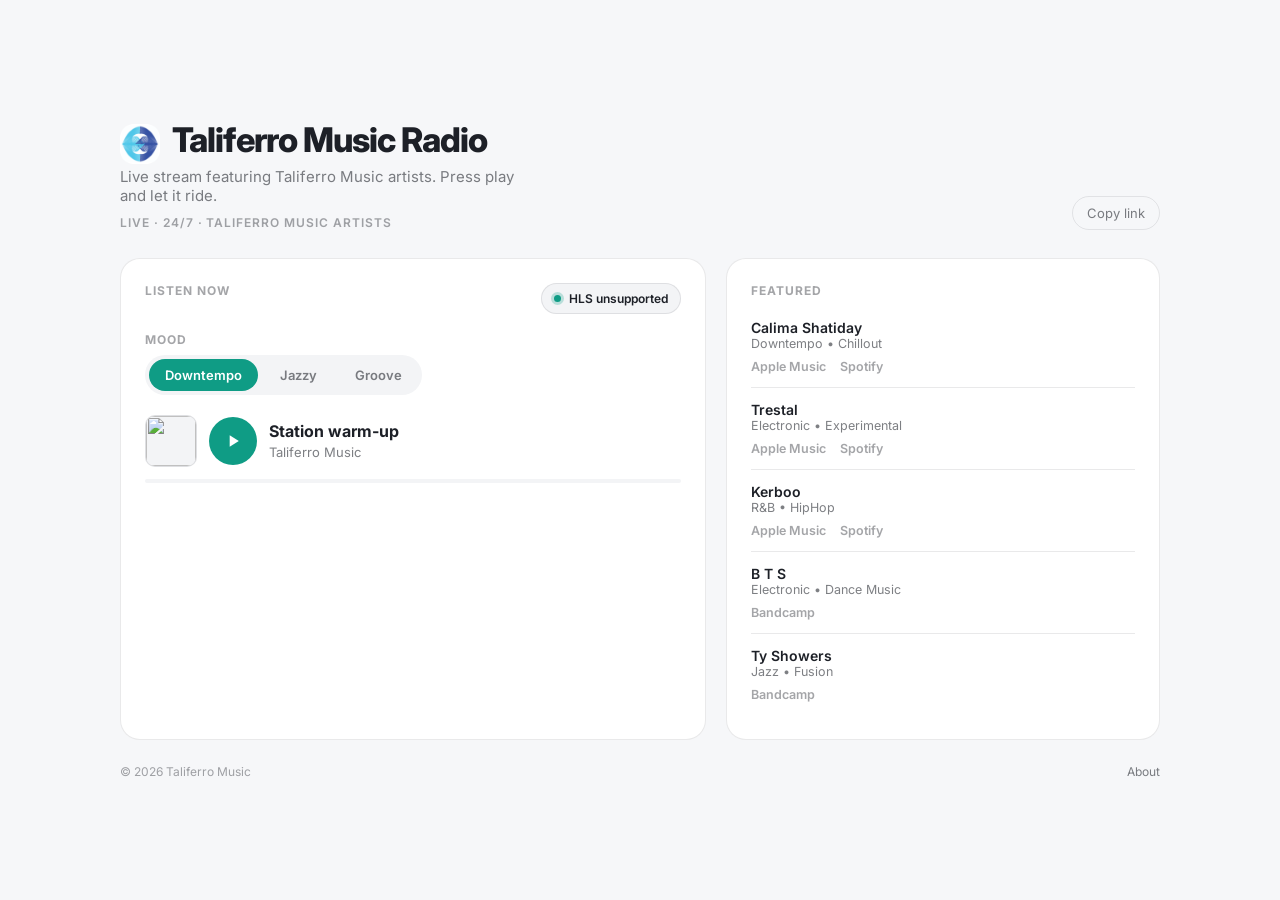
==== public/index.html @ af09c2c7 "Initial commit: Taliferro Music frontend Static player for the Taliferro Music Radio live stream — h" ====
<!DOCTYPE html>
<html lang="en">

<head>
  <meta charset="utf-8" />
  <meta http-equiv="x-ua-compatible" content="ie=edge" />
  <title>Taliferro Music Radio | Live Stream</title>
  <meta name="viewport" content="width=device-width, initial-scale=1, shrink-to-fit=no" />
  <meta content="telephone=no" name="format-detection" />
  <meta name="HandheldFriendly" content="true" />
  <meta name="description" content="Taliferro Music Radio — a live stream featuring Taliferro Music artists." />
  <link rel="canonical" href="https://music.taliferro.com/" />
  <!-- Icons -->
  <link rel="icon" type="image/png" href="img/favicon-96x96.png" sizes="96x96" />
  <link rel="icon" type="image/svg+xml" href="img/favicon.svg" />
  <link rel="shortcut icon" href="img/favicon.ico" />
  <link rel="apple-touch-icon" sizes="180x180" href="img/apple-touch-icon.png" />
  <meta name="apple-mobile-web-app-title" content="TaliferroMusic" />
  <link rel="manifest" href="img/site.webmanifest" />
  <!-- Structured Data (JSON-LD) -->
  <script type="application/ld+json">
{
  "@context": "https://schema.org",
  "@graph": [
    {
      "@type": "Organization",
      "@id": "https://music.taliferro.com/#organization",
      "name": "Taliferro Music",
      "email": "info@taliferro.com",
      "telephone": "+1-401-646-2662",
      "address": {
        "@type": "PostalAddress",
        "streetAddress": "1424 11th Ave STE 400",
        "addressLocality": "Seattle",
        "addressRegion": "WA",
        "postalCode": "98122",
        "addressCountry": "US"
      }
    },
    {
      "@type": "RadioStation",
      "@id": "https://music.taliferro.com/#station",
      "name": "Taliferro Music Radio",
      "url": "https://music.taliferro.com/",
      "image": "https://music.taliferro.com/assets/cover-og.png",
      "description": "Live stream featuring Taliferro Music artists across jazz, R&B, and electronic genres.",
      "broadcastFrequency": "Online",
      "areaServed": "Worldwide",
      "inLanguage": "en",
      "genre": ["Jazz", "R&B", "Electronic", "Downtempo"],
      "parentOrganization": { "@id": "https://music.taliferro.com/#organization" },
      "sameAs": [
        "https://tunein.com/radio/Taliferro-Music-Radio-s358780/",
        "https://themegaradio.com/en/station/taliferro-music-radio",
        "https://streema.com/radios/Taliferro_Music_Radio"
      ]
    }
  ]
}
</script>
  <!-- Open Graph / Social -->
  <meta property="og:title" content="Taliferro Music Radio | Live Stream" />
  <meta property="og:description" content="Press play. Live radio featuring Taliferro Music artists." />
  <meta property="og:type" content="website" />
  <meta property="og:url" content="https://music.taliferro.com/" />
  <meta property="og:image" content="https://music.taliferro.com/assets/cover-og.png" />
  <meta property="og:image:width" content="1200" />
  <meta property="og:image:height" content="630" />
  <meta property="og:image:alt" content="Taliferro Music Radio logo" />
  <!-- Twitter Card -->
  <meta name="twitter:card" content="summary_large_image" />
  <meta name="twitter:title" content="Taliferro Music Radio | Live Stream" />
  <meta name="twitter:description" content="Press play. Live radio featuring Taliferro Music artists." />
  <meta name="twitter:image" content="https://music.taliferro.com/assets/cover-og.png" />
  <meta name="twitter:image:alt" content="Taliferro Music Radio logo" />
  <meta name="msapplication-TileColor" content="#0a0b0f" />
  <meta name="theme-color" content="#0a0b0f" />
  <link rel="preconnect" href="https://fonts.googleapis.com" />
  <link rel="preconnect" href="https://fonts.gstatic.com" crossorigin />
  <link rel="stylesheet" type="text/css" href="https://fonts.googleapis.com/css?family=Inter:ital,wght@0,400;0,500;0,600;0,700;0,800;1,400&amp;display=swap" />
  <style>
    :root {
      --tm-bg: #0a0b0f;
      --tm-surface: #111319;
      --tm-surface-2: #171a22;
      --tm-border: rgba(255, 255, 255, 0.08);
      --tm-text: rgba(255, 255, 255, 0.94);
      --tm-muted: rgba(255, 255, 255, 0.52);
      --tm-faint: rgba(255, 255, 255, 0.34);
      --tm-accent: #4fe0c8;
      --tm-accent-rgb: 79, 224, 200;
      --tm-accent-ink: #04211c;
      --tm-accent-2: #ffb545;
      --tm-accent-2-rgb: 255, 181, 69;
      --tm-accent-2-ink: #2b1400;
      --tm-radius-lg: 20px;
      --tm-radius-md: 14px;
      --tm-radius-sm: 10px;
    }

    @media (prefers-color-scheme: light) {
      :root {
        --tm-bg: #f6f7f9;
        --tm-surface: #ffffff;
        --tm-surface-2: #f3f4f6;
        --tm-border: rgba(15, 18, 25, 0.09);
        --tm-text: rgba(15, 18, 25, 0.94);
        --tm-muted: rgba(15, 18, 25, 0.54);
        --tm-faint: rgba(15, 18, 25, 0.38);
        --tm-accent: #0f9c85;
        --tm-accent-rgb: 15, 156, 133;
        --tm-accent-ink: #ffffff;
        --tm-accent-2: #c2650a;
        --tm-accent-2-rgb: 194, 101, 10;
        --tm-accent-2-ink: #ffffff;
      }
    }

    * {
      box-sizing: border-box;
    }

    body {
      margin: 0;
      background: var(--tm-bg);
      font-family: 'Inter', -apple-system, BlinkMacSystemFont, 'Segoe UI', Arial, sans-serif;
      -webkit-font-smoothing: antialiased;
    }

    .tm-shell {
      min-height: 100vh;
      display: flex;
      align-items: center;
      justify-content: center;
      padding: 56px 20px;
    }

    .tm-card {
      width: min(1040px, 100%);
    }

    /* ---------- Header ---------- */
    .tm-top {
      display: flex;
      align-items: flex-end;
      justify-content: space-between;
      gap: 18px;
      flex-wrap: wrap;
      margin-bottom: 28px;
    }

    .tm-titleRow {
      display: flex;
      align-items: center;
      gap: 12px;
    }

    .tm-logo {
      width: 40px;
      height: 40px;
      flex: none;
      display: block;
    }

    .tm-title {
      font-size: 34px;
      font-weight: 800;
      line-height: 1.1;
      margin: 0 0 8px 0;
      color: var(--tm-text);
      letter-spacing: -0.03em;
    }

    .tm-sub {
      margin: 0 0 10px 0;
      color: var(--tm-muted);
      font-size: 15px;
      max-width: 46ch;
    }

    .tm-tags {
      margin: 0;
      color: var(--tm-faint);
      font-size: 12px;
      font-weight: 600;
      letter-spacing: 0.08em;
      text-transform: uppercase;
    }

    .tm-copy {
      background: none;
      border: none;
      padding: 8px 14px;
      border: 1px solid var(--tm-border);
      border-radius: 999px;
      color: var(--tm-muted);
      font-size: 13px;
      font-family: inherit;
      cursor: pointer;
      text-decoration: none;
      display: inline-flex;
      align-items: center;
    }

    .tm-copy:hover {
      color: var(--tm-text);
      border-color: var(--tm-faint);
    }

    /* ---------- Grid ---------- */
    .tm-grid {
      display: grid;
      grid-template-columns: 1.35fr 1fr;
      gap: 20px;
      align-items: stretch;
    }

    @media (max-width: 860px) {
      .tm-grid {
        grid-template-columns: 1fr;
      }
    }

    .tm-panel {
      border: 1px solid var(--tm-border);
      background: var(--tm-surface);
      border-radius: var(--tm-radius-lg);
      padding: 24px;
    }

    /* ---------- Player ---------- */
    .tm-player-head {
      display: flex;
      align-items: flex-start;
      justify-content: space-between;
      gap: 16px;
      margin-bottom: 18px;
    }

    .tm-eyebrow {
      margin: 0;
      font-size: 12px;
      font-weight: 700;
      letter-spacing: 0.08em;
      text-transform: uppercase;
      color: var(--tm-faint);
    }

    .tm-statusPill {
      display: inline-flex;
      align-items: center;
      gap: 8px;
      padding: 7px 12px;
      border-radius: 999px;
      background: var(--tm-surface-2);
      border: 1px solid var(--tm-border);
      color: var(--tm-text);
      font-size: 12px;
      font-weight: 600;
      white-space: nowrap;
    }

    .tm-live-dot {
      width: 7px;
      height: 7px;
      border-radius: 50%;
      background: var(--tm-accent);
      box-shadow: 0 0 0 3px color-mix(in srgb, var(--tm-accent) 25%, transparent);
      flex: none;
    }

    .tm-mood-label {
      margin-bottom: 8px;
    }

    .tm-moodRow {
      display: flex;
      gap: 6px;
      flex-wrap: wrap;
      padding: 4px;
      background: var(--tm-surface-2);
      border-radius: 999px;
      width: fit-content;
      margin-bottom: 20px;
    }

    .tm-channelBtn {
      padding: 8px 16px;
      border-radius: 999px;
      border: none;
      background: transparent;
      color: var(--tm-muted);
      font-family: inherit;
      font-size: 13px;
      font-weight: 600;
      cursor: pointer;
      transition: background 0.15s ease, color 0.15s ease;
      text-transform: capitalize;
    }

    .tm-channelBtn:hover {
      color: var(--tm-text);
    }

    .tm-channelBtn[aria-selected="true"] {
      background: var(--tm-accent);
      color: var(--tm-accent-ink);
    }

    /* ---------- Compact player bar ---------- */
    .tm-playerBar {
      display: flex;
      align-items: center;
      gap: 12px;
    }

    .tm-artThumbWrap {
      flex: none;
      width: 52px;
      height: 52px;
      border-radius: var(--tm-radius-sm);
      overflow: hidden;
      background: var(--tm-surface-2);
      border: 1px solid var(--tm-border);
    }

    .tm-art {
      width: 100%;
      height: 100%;
      display: block;
      object-fit: cover;
    }

    .tm-art[hidden] {
      display: none;
    }

    .tm-hiddenPlayer {
      position: absolute;
      width: 1px;
      height: 1px;
      opacity: 0;
      pointer-events: none;
    }

    .tm-progressTrack {
      margin-top: 12px;
      height: 4px;
      border-radius: 999px;
      background: var(--tm-surface-2);
      overflow: hidden;
    }

    .tm-progressFill {
      height: 100%;
      width: 0%;
      background: var(--tm-accent);
      border-radius: 999px;
      transition: width 1s linear;
    }

    .tm-unmuteLink {
      margin-top: 14px;
      display: inline-flex;
      align-items: center;
      gap: 8px;
      padding: 11px 20px;
      border: none;
      border-radius: 999px;
      background: var(--tm-accent-2);
      color: var(--tm-accent-2-ink);
      font-family: inherit;
      font-size: 14.5px;
      font-weight: 700;
      cursor: pointer;
      animation: tm-unmute-pulse 1.8s ease-in-out infinite;
    }

    .tm-unmuteLink:hover {
      transform: scale(1.03);
    }

    .tm-unmuteLink svg {
      width: 17px;
      height: 17px;
      flex: none;
    }

    .tm-unmuteLink[hidden] {
      display: none;
    }

    @keyframes tm-unmute-pulse {

      0%,
      100% {
        box-shadow: 0 0 0 0 rgba(var(--tm-accent-2-rgb), 0.45);
      }

      50% {
        box-shadow: 0 0 0 12px rgba(var(--tm-accent-2-rgb), 0);
      }
    }

    @media (prefers-reduced-motion: reduce) {
      .tm-unmuteLink {
        animation: none;
      }
    }

    .tm-transport-btn {
      flex: none;
      width: 48px;
      height: 48px;
      border-radius: 50%;
      border: none;
      background: var(--tm-accent);
      color: var(--tm-accent-ink);
      display: inline-flex;
      align-items: center;
      justify-content: center;
      cursor: pointer;
      transition: transform 0.15s ease;
    }

    .tm-transport-btn:hover {
      transform: scale(1.05);
    }

    .tm-transport-btn svg {
      width: 20px;
      height: 20px;
    }

    .tm-transport-btn .icon-pause {
      display: none;
    }

    .tm-transport-btn.is-playing .icon-play {
      display: none;
    }

    .tm-transport-btn.is-playing .icon-pause {
      display: block;
    }

    .tm-trackInfo {
      min-width: 0;
    }

    .tm-track {
      margin: 0;
      color: var(--tm-text);
      font-size: 16px;
      font-weight: 700;
      white-space: nowrap;
      overflow: hidden;
      text-overflow: ellipsis;
    }

    .tm-artist {
      margin: 3px 0 0 0;
      color: var(--tm-muted);
      font-size: 13px;
      white-space: nowrap;
      overflow: hidden;
      text-overflow: ellipsis;
    }

    /* ---------- Sidebar ---------- */
    .tm-sidebar {
      display: flex;
      flex-direction: column;
      gap: 20px;
    }

    .tm-sidebar>.tm-panel {
      flex: 1;
    }

    .tm-panel h2 {
      margin: 0 0 4px 0;
      font-size: 12px;
      font-weight: 700;
      letter-spacing: 0.08em;
      text-transform: uppercase;
      color: var(--tm-faint);
    }

    .tm-rows {
      margin: 8px 0 0 0;
      padding: 0;
      list-style: none;
    }

    .tm-row {
      padding: 13px 0;
      border-top: 1px solid var(--tm-border);
    }

    .tm-row:first-child {
      border-top: none;
    }

    .tm-rowHead {
      display: flex;
      align-items: baseline;
      justify-content: space-between;
      gap: 10px;
      flex-wrap: wrap;
    }

    .tm-rowTitle {
      color: var(--tm-text);
      font-size: 14px;
      font-weight: 600;
    }

    .tm-rowMeta {
      color: var(--tm-muted);
      font-size: 12.5px;
    }

    .tm-row .tm-rowHead+.tm-rowMeta {
      display: block;
      margin-top: 2px;
    }

    .tm-rowLinks {
      display: flex;
      gap: 14px;
      flex-wrap: wrap;
      margin-top: 8px;
    }

    .tm-rowLinks a {
      color: var(--tm-faint);
      font-size: 12.5px;
      font-weight: 600;
      text-decoration: none;
    }

    .tm-rowLinks a:hover {
      color: var(--tm-accent);
    }

    /* ---------- Footer ---------- */
    .tm-foot {
      margin-top: 24px;
      display: flex;
      justify-content: space-between;
      align-items: center;
      gap: 12px;
      flex-wrap: wrap;
    }

    .tm-foot small {
      color: var(--tm-faint);
      font-size: 12px;
    }

    .tm-link {
      color: var(--tm-muted);
      text-decoration: none;
    }

    .tm-link:hover {
      color: var(--tm-text);
    }

    /* ---------- Phone overrides (must come after the rules above to win the cascade) ---------- */
    @media (max-width: 600px) {

      /* Featured artists add a lot of scroll length for little payoff on a phone —
         keep the phone experience focused on the player itself. */
      .tm-sidebar {
        display: none;
      }

      /* Channel names come from the backend at runtime, so a fixed-width wrapped
         pill row can't be trusted to fit — let it scroll on one line instead. */
      .tm-moodRow {
        flex-wrap: nowrap;
        width: 100%;
        overflow-x: auto;
        scrollbar-width: none;
      }

      .tm-moodRow::-webkit-scrollbar {
        display: none;
      }

      .tm-channelBtn {
        flex: none;
        white-space: nowrap;
      }

      /* Trim the header so the compact player bar clears the fold on a phone
         instead of requiring a scroll to find it. */
      .tm-shell {
        padding-top: 24px;
      }

      .tm-top {
        margin-bottom: 16px;
      }

      .tm-moodRow {
        margin-bottom: 14px;
      }
    }
  </style>
</head>

<body>
  <div class="tm-shell">
    <div class="tm-card">
      <div class="tm-top">
        <div>
          <div class="tm-titleRow">
            <img class="tm-logo" src="img/favicon-96x96.png" alt="" width="40" height="40" />
            <h1 class="tm-title">Taliferro Music Radio</h1>
          </div>
          <p class="tm-sub">Live stream featuring Taliferro Music artists. Press play and let it ride.</p>
          <p class="tm-tags">Live · 24/7 · Taliferro Music Artists</p>
        </div>
        <a href="#" id="tm-copy-link" class="tm-copy" aria-label="copy station link">Copy link</a>
      </div>
      <div class="tm-grid">
        <!-- LEFT: PLAYER -->
        <section class="tm-panel" aria-label="radio player">
          <div class="tm-player-head">
            <p class="tm-eyebrow">Listen now</p>
            <div class="tm-statusPill">
              <span class="tm-live-dot" aria-hidden="true"></span>
              <span id="tm-status">Ready</span>
            </div>
          </div>
          <p class="tm-eyebrow tm-mood-label">Mood</p>
          <div class="tm-moodRow" id="tm-channels" role="tablist" aria-label="mood switcher">
            <!-- populated from /channels -->
          </div>
          <div class="tm-playerBar">
            <div class="tm-artThumbWrap">
              <img class="tm-art" id="tm-art" alt="" src="https://radio.taliferro.com/assets/cover.jpg" />
            </div>
            <button type="button" id="tm-playpause" class="tm-transport-btn" aria-label="play or pause">
              <svg class="icon-play" viewBox="0 0 24 24" fill="currentColor" aria-hidden="true">
                <path d="M8 5v14l11-7z" />
              </svg>
              <svg class="icon-pause" viewBox="0 0 24 24" fill="currentColor" aria-hidden="true">
                <path d="M6 5h4v14H6zM14 5h4v14h-4z" />
              </svg>
            </button>
            <div class="tm-trackInfo">
              <p class="tm-track" id="tm-now-track">Station warm-up</p>
              <p class="tm-artist" id="tm-now-artist">Taliferro Music</p>
            </div>
          </div>
          <div class="tm-progressTrack" aria-hidden="true">
            <div class="tm-progressFill" id="tm-progress-fill"></div>
          </div>
          <button type="button" id="tm-unmute" class="tm-unmuteLink" aria-label="Tap for sound">
            <svg viewBox="0 0 24 24" fill="currentColor" aria-hidden="true">
              <path d="M3 10v4h4l5 5V5L7 10H3zm13.5 2a4.5 4.5 0 0 0-2.5-4.03v8.05A4.5 4.5 0 0 0 16.5 12z" />
            </svg> Tap for sound </button>
          <!-- Audio-only stream played through a hidden <video> element: hls.js +
               muted autoplay is reliably supported on <video>, not on <audio>. -->
          <video id="tm-audio-el" class="tm-hiddenPlayer" preload="metadata" muted autoplay playsinline data-base-url="https://radio.taliferro.com"></video>
        </section>
        <!-- RIGHT: SCHEDULE + CTA -->
        <aside class="tm-sidebar" aria-label="station info">
          <div class="tm-panel">
            <h2>Featured</h2>
            <ul class="tm-rows" aria-label="artist list">
              <li class="tm-row">
                <div class="tm-rowTitle">Calima Shatiday</div>
                <div class="tm-rowMeta">Downtempo • Chillout</div>
                <div class="tm-rowLinks" aria-label="Calima Shatiday links">
                  <a href="https://music.apple.com/us/artist/calima-shatiday/307747843" target="_blank" rel="noopener">Apple Music</a>
                  <a href="https://open.spotify.com/artist/0dvd9DVM2vF5JIIVMQvzQm" target="_blank" rel="noopener">Spotify</a>
                </div>
              </li>
              <li class="tm-row">
                <div class="tm-rowTitle">Trestal</div>
                <div class="tm-rowMeta">Electronic • Experimental</div>
                <div class="tm-rowLinks" aria-label="Trestal links">
                  <a href="https://music.apple.com/us/artist/trestal/306791410" target="_blank" rel="noopener">Apple Music</a>
                  <a href="https://open.spotify.com/artist/52ZEBVXi2S20Tw7mqw1ijB" target="_blank" rel="noopener">Spotify</a>
                </div>
              </li>
              <li class="tm-row">
                <div class="tm-rowTitle">Kerboo</div>
                <div class="tm-rowMeta">R&B • HipHop</div>
                <div class="tm-rowLinks" aria-label="Kerboo links">
                  <a href="https://music.apple.com/us/artist/kerboo/673637442" target="_blank" rel="noopener">Apple Music</a>
                  <a href="https://open.spotify.com/artist/1vQz9DbSIDoabSCxFNFnyT" target="_blank" rel="noopener">Spotify</a>
                </div>
              </li>
              <li class="tm-row">
                <div class="tm-rowTitle">B T S</div>
                <div class="tm-rowMeta">Electronic • Dance Music</div>
                <div class="tm-rowLinks">
                  <a href="https://b-t-s.bandcamp.com/" target="_blank" rel="noopener">Bandcamp</a>
                </div>
              </li>
              <li class="tm-row">
                <div class="tm-rowTitle">Ty Showers</div>
                <div class="tm-rowMeta">Jazz • Fusion</div>
                <div class="tm-rowLinks">
                  <a href="https://tyshowers.bandcamp.com/" target="_blank" rel="noopener">Bandcamp</a>
                </div>
              </li>
            </ul>
          </div>
        </aside>
      </div>
      <div class="tm-foot">
        <small>© <span id="tm-year"></span> Taliferro Music</small>
        <small><a class="tm-link" href="/about">About</a></small>
      </div>
    </div>
  </div>
  <script src="https://cdn.jsdelivr.net/npm/hls.js@latest"></script>
  <script>
    (function () {
      var yearEl = document.getElementById('tm-year');
      if (yearEl) yearEl.textContent = new Date().getFullYear();

      var audio = document.getElementById('tm-audio-el');
      var artEl = document.getElementById('tm-art');
      var statusEl = document.getElementById('tm-status');
      var trackEl = document.getElementById('tm-now-track');
      var artistEl = document.getElementById('tm-now-artist');
      var unmuteBtn = document.getElementById('tm-unmute');
      var playPauseBtn = document.getElementById('tm-playpause');
      var channelsEl = document.getElementById('tm-channels');
      var copyBtn = document.getElementById('tm-copy-link');

      if (!audio) return;

      var BASE_URL = (audio.dataset && audio.dataset.baseUrl) ? audio.dataset.baseUrl : '';
      // Used only if /channels can't be reached (backend down / CORS issue on load)
      var FALLBACK_CHANNELS = ['downtempo', 'jazzy', 'groove'];
      var FALLBACK_DEFAULT = 'downtempo';

      function setStatus(s) { try { if (statusEl) statusEl.textContent = s; } catch (e) { } }
      function hideUnmuteBtn() { if (unmuteBtn) unmuteBtn.hidden = true; }

      // Tap-for-sound: unmuting requires a user gesture, so this button provides it.
      function unmute() {
        audio.muted = false;
        try { audio.play().catch(function () { }); } catch (e) { }
        hideUnmuteBtn();
      }
      if (unmuteBtn) unmuteBtn.addEventListener('click', unmute);
      audio.addEventListener('volumechange', function () {
        if (!audio.muted) hideUnmuteBtn();
      });

      audio.addEventListener('play', function () { setStatus('Playing'); if (playPauseBtn) playPauseBtn.classList.add('is-playing'); });
      audio.addEventListener('pause', function () { setStatus('Paused'); if (playPauseBtn) playPauseBtn.classList.remove('is-playing'); });
      audio.addEventListener('waiting', function () { setStatus('Buffering'); });
      audio.addEventListener('stalled', function () { setStatus('Stalled'); });
      audio.addEventListener('error', function () { setStatus('Stream error'); });
      audio.addEventListener('ended', function () { setStatus('Ended'); if (playPauseBtn) playPauseBtn.classList.remove('is-playing'); });

      if (playPauseBtn) {
        playPauseBtn.addEventListener('click', function () {
          if (audio.paused) { try { audio.play().catch(function () { }); } catch (e) { } }
          else { audio.pause(); }
        });
      }

      // Copy link helper
      if (copyBtn) {
        copyBtn.addEventListener('click', function (e) {
          e.preventDefault();
          var url = window.location.href;
          if (navigator.clipboard && navigator.clipboard.writeText) {
            navigator.clipboard.writeText(url).then(function () {
              copyBtn.textContent = 'Copied';
              setTimeout(function () { copyBtn.textContent = 'Copy link'; }, 1200);
            });
          }
        });
      }

      // ---- channel-aware stream + now-playing ----
      var currentChannel = null;
      var hls = null;
      var watchdog = null;
      var nowPlayingTimer = null;

      function streamUrlFor(name) { return BASE_URL + '/hls/' + name + '/index.m3u8'; }
      function nowPlayingUrlFor(name) { return BASE_URL + '/now-playing/' + name; }

      // ---- progress bar: server reports elapsed/duration once per poll (15s);
      // interpolate between polls client-side so the bar fills smoothly instead
      // of jumping every 15s. Purely visual, never touches audio playback. ----
      var progressFillEl = document.getElementById('tm-progress-fill');
      var progressState = { elapsedAtFetch: 0, durationSec: 0, fetchedAtMs: 0 };
      var progressTicker = null;

      function tickProgress() {
        if (!progressFillEl) return;
        if (!progressState.durationSec) {
          progressFillEl.style.width = '0%';
          return;
        }
        var elapsed = progressState.elapsedAtFetch + (Date.now() - progressState.fetchedAtMs) / 1000;
        var pct = Math.max(0, Math.min(1, elapsed / progressState.durationSec)) * 100;
        progressFillEl.style.width = pct + '%';
      }

      if (!progressTicker) progressTicker = setInterval(tickProgress, 1000);

      function updateNowPlaying() {
        if (!currentChannel) return;
        fetch(nowPlayingUrlFor(currentChannel), { cache: 'no-store' })
          .then(function (r) { return r.json(); })
          .then(function (d) {
            if (!d) return;
            if (trackEl) trackEl.textContent = d.track || 'Live';
            if (artistEl) artistEl.textContent = d.artist || 'Taliferro Music';
            if (artEl && d.artUrl) artEl.src = d.artUrl;
            progressState.elapsedAtFetch = d.trackElapsedSec || 0;
            progressState.durationSec = d.trackDurationSec || 0;
            progressState.fetchedAtMs = Date.now();
            tickProgress();
          })
          .catch(function () { /* ignore */ });
      }

      function teardownHls() {
        if (watchdog) { clearInterval(watchdog); watchdog = null; }
        if (hls) { try { hls.destroy(); } catch (e) { } hls = null; }
      }

      function attachStream(url) {
        teardownHls();

        var hasHlsJs = window.Hls && window.Hls.isSupported();

        // Prefer hls.js (MSE-based) whenever it's supported — some Chromium builds
        // report canPlayType('application/vnd.apple.mpegurl') as "maybe" without
        // actually handling adaptive HLS via native <audio src>, so native
        // playback is only the fallback for browsers where hls.js can't run.
        if (!hasHlsJs) {
          if (audio.canPlayType('application/vnd.apple.mpegurl')) {
            audio.src = url;
            try { audio.play().catch(function () { }); } catch (e) { }
          } else {
            setStatus('HLS unsupported');
            hideUnmuteBtn();
          }
          return;
        }

        setStatus('Buffering');
        try { audio.crossOrigin = 'anonymous'; } catch (e) { }

        hls = new window.Hls({
          // No low-latency mode / live-edge catch-up: this is a 24/7 radio station,
          // not a live event, so being a few seconds "behind live" is imperceptible.
          // The catch-up mechanism speeds audio playbackRate up to 1.5x whenever the
          // player falls behind — audible as sped-up/choppy audio, which is exactly
          // what falling behind (e.g. from main-thread contention on a phone) caused.
          liveSyncDurationCount: 5,
          manifestLoadingTimeOut: 20000,
          manifestLoadingMaxRetry: 6,
          manifestLoadingRetryDelay: 1000,
          levelLoadingTimeOut: 20000,
          levelLoadingMaxRetry: 6,
          levelLoadingRetryDelay: 1000,
          fragLoadingTimeOut: 20000,
          fragLoadingMaxRetry: 6,
          fragLoadingRetryDelay: 1000,
          fragLoadingMaxRetryTimeout: 64000
        });

        hls.on(window.Hls.Events.ERROR, function (_, data) {
          try { if (data && data.details) setStatus('HLS: ' + data.details); } catch (e) { }
          if (data && data.fatal) {
            teardownHls();
            setStatus('Stream error');
          }
        });

        hls.on(window.Hls.Events.MANIFEST_LOADING, function () { setStatus('Loading manifest'); });
        hls.on(window.Hls.Events.MANIFEST_LOADED, function () { setStatus('Manifest loaded'); });
        hls.on(window.Hls.Events.LEVEL_LOADING, function () { setStatus('Loading stream'); });
        hls.on(window.Hls.Events.FRAG_LOADING, function () { setStatus('Loading segment'); });
        hls.on(window.Hls.Events.FRAG_LOADED, function () {
          try { if (!audio.paused) setStatus('Playing'); } catch (e) { }
        });

        hls.loadSource(url);
        hls.attachMedia(audio);
        try { audio.play().catch(function () { }); } catch (e) { }

        // Stall watchdog: if we stay buffering too long, rebuild the HLS instance
        var lastProgressMs = Date.now();
        watchdog = setInterval(function () {
          try {
            if (audio && !audio.paused && audio.readyState >= 2) {
              lastProgressMs = Date.now();
              return;
            }
            if (audio && !audio.paused && (Date.now() - lastProgressMs) > 12000) {
              setStatus('Reconnecting');
              attachStream(url);
            }
          } catch (e) { }
        }, 1500);
      }

      function setActiveChannelButton(name) {
        if (!channelsEl) return;
        var btns = channelsEl.querySelectorAll('.tm-channelBtn');
        for (var i = 0; i < btns.length; i++) {
          btns[i].setAttribute('aria-selected', btns[i].dataset.channel === name ? 'true' : 'false');
        }
      }

      function switchChannel(name, opts) {
        if (name === currentChannel && !(opts && opts.force)) return;
        currentChannel = name;
        try { localStorage.setItem('tm-channel', name); } catch (e) { }
        setActiveChannelButton(name);
        attachStream(streamUrlFor(name));
        progressState.elapsedAtFetch = 0;
        progressState.durationSec = 0;
        tickProgress();
        updateNowPlaying();
        if (nowPlayingTimer) clearInterval(nowPlayingTimer);
        nowPlayingTimer = setInterval(updateNowPlaying, 15000);
      }

      function renderChannelButtons(names) {
        if (!channelsEl) return;
        channelsEl.innerHTML = '';
        names.forEach(function (name) {
          var btn = document.createElement('button');
          btn.type = 'button';
          btn.className = 'tm-channelBtn';
          btn.textContent = name;
          btn.dataset.channel = name;
          btn.setAttribute('role', 'tab');
          btn.setAttribute('aria-selected', 'false');
          btn.addEventListener('click', function () { switchChannel(name); });
          channelsEl.appendChild(btn);
        });
        setActiveChannelButton(currentChannel);
      }

      // Start playback synchronously, in the same script execution as page load —
      // calling audio.play() later from inside a fetch().then() callback loses the
      // browser's "trusted initial load" autoplay allowance and gets silently
      // blocked (NotAllowedError) even though the element is muted. So the first
      // channel has to start from a value we already know without waiting on the
      // network: whatever was saved locally, or the hardcoded fallback default
      // (kept in sync with the backend's own default channel choice).
      var saved = null;
      try { saved = localStorage.getItem('tm-channel'); } catch (e) { }
      switchChannel(saved || FALLBACK_DEFAULT, { force: true });

      // Separately, fetch the real channel list from the backend just to populate
      // the switcher buttons — this doesn't touch playback, so it's fine to be async.
      fetch(BASE_URL + '/channels', { cache: 'no-store' })
        .then(function (r) { return r.json(); })
        .then(function (d) {
          var names = (d && d.channels && d.channels.length)
            ? d.channels.map(function (c) { return c.name; })
            : FALLBACK_CHANNELS;
          renderChannelButtons(names);
        })
        .catch(function () {
          renderChannelButtons(FALLBACK_CHANNELS);
        });
    })();
  </script>
</body>

</html>
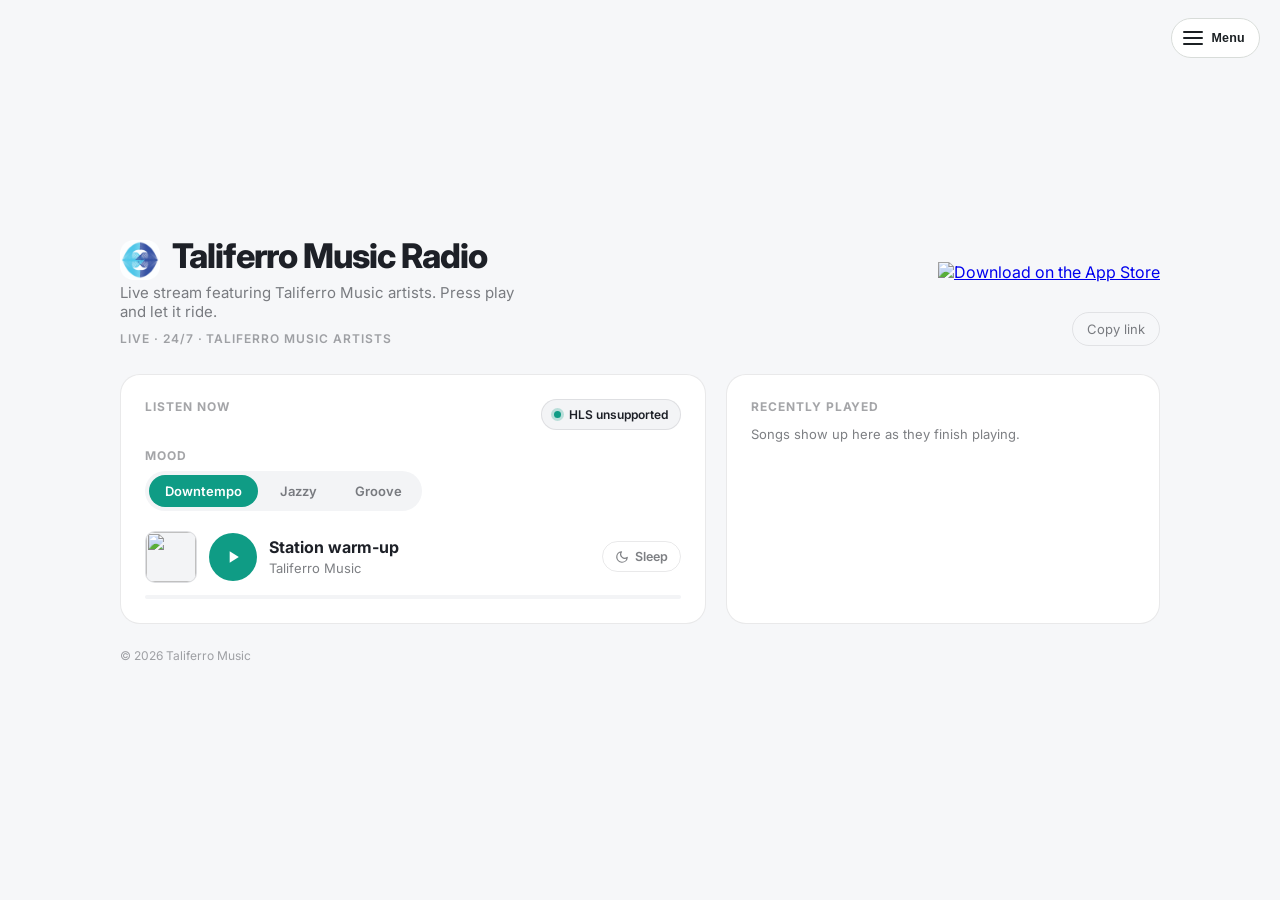
==== commit 963b617b: "Add recently played, listener count, sleep timer, and platform menu - Replace the Featured panel wit" ====
--- a/public/index.html
+++ b/public/index.html
@@ -78,6 +78,7 @@
   <link rel="preconnect" href="https://fonts.googleapis.com" />
   <link rel="preconnect" href="https://fonts.gstatic.com" crossorigin />
   <link rel="stylesheet" type="text/css" href="https://fonts.googleapis.com/css?family=Inter:ital,wght@0,400;0,500;0,600;0,700;0,800;1,400&amp;display=swap" />
+  <link rel="stylesheet" href="css/music-menu.css" />
   <style>
     :root {
       --tm-bg: #0a0b0f;
@@ -559,23 +560,165 @@
       font-size: 12px;
     }
 
-    .tm-link {
+    /* ---------- Sleep timer ---------- */
+    .tm-sleep {
+      position: relative;
+      flex: none;
+      margin-left: auto;
+    }
+
+    .tm-sleepBtn {
+      display: inline-flex;
+      align-items: center;
+      gap: 6px;
+      padding: 7px 12px;
+      border: 1px solid var(--tm-border);
+      border-radius: 999px;
+      background: none;
       color: var(--tm-muted);
-      text-decoration: none;
-    }
-
-    .tm-link:hover {
+      font-family: inherit;
+      font-size: 12.5px;
+      font-weight: 600;
+      font-variant-numeric: tabular-nums;
+      cursor: pointer;
+    }
+
+    .tm-sleepBtn:hover {
       color: var(--tm-text);
+      border-color: var(--tm-faint);
+    }
+
+    .tm-sleepBtn.is-active {
+      color: var(--tm-accent);
+      border-color: color-mix(in srgb, var(--tm-accent) 45%, transparent);
+    }
+
+    .tm-sleepBtn svg {
+      width: 14px;
+      height: 14px;
+      flex: none;
+    }
+
+    .tm-sleepMenu {
+      position: absolute;
+      top: calc(100% + 6px);
+      right: 0;
+      z-index: 5;
+      min-width: 150px;
+      padding: 6px;
+      border: 1px solid var(--tm-border);
+      border-radius: var(--tm-radius-sm);
+      background: var(--tm-surface-2);
+      box-shadow: 0 16px 40px rgba(0, 0, 0, 0.28);
+    }
+
+    .tm-sleepMenu[hidden] {
+      display: none;
+    }
+
+    .tm-sleepMenu button {
+      display: block;
+      width: 100%;
+      padding: 8px 10px;
+      border: none;
+      border-radius: 6px;
+      background: none;
+      color: var(--tm-text);
+      font-family: inherit;
+      font-size: 13px;
+      text-align: left;
+      cursor: pointer;
+    }
+
+    .tm-sleepMenu button:hover,
+    .tm-sleepMenu button:focus-visible {
+      background: var(--tm-surface);
+    }
+
+    .tm-sleepMenu button[aria-checked="true"] {
+      color: var(--tm-accent);
+      font-weight: 700;
+    }
+
+    /* ---------- Listener count ---------- */
+    .tm-listeners {
+      margin: 12px 0 0 0;
+      display: flex;
+      align-items: center;
+      gap: 8px;
+      color: var(--tm-muted);
+      font-size: 12.5px;
+      font-weight: 600;
+    }
+
+    .tm-listeners[hidden] {
+      display: none;
+    }
+
+    /* ---------- Recently played ---------- */
+    .tm-recentEmpty {
+      margin: 12px 0 0 0;
+      color: var(--tm-muted);
+      font-size: 13px;
+    }
+
+    .tm-recentEmpty[hidden] {
+      display: none;
+    }
+
+    .tm-recentRow {
+      display: flex;
+      gap: 12px;
+      padding: 10px 0;
+    }
+
+    .tm-recentArt {
+      flex: none;
+      width: 40px;
+      height: 40px;
+      border-radius: 8px;
+      object-fit: cover;
+      background: var(--tm-surface-2);
+    }
+
+    .tm-recentBody {
+      flex: 1;
+      min-width: 0;
+    }
+
+    .tm-recentRow .tm-rowTitle {
+      min-width: 0;
+      white-space: nowrap;
+      overflow: hidden;
+      text-overflow: ellipsis;
+    }
+
+    .tm-recentRow .tm-rowHead {
+      flex-wrap: nowrap;
+    }
+
+    .tm-recentTime {
+      flex: none;
+      color: var(--tm-faint);
+      font-size: 12px;
+      font-variant-numeric: tabular-nums;
+    }
+
+    .tm-recentMeta {
+      display: flex;
+      flex-wrap: wrap;
+      align-items: baseline;
+      gap: 2px 12px;
+      margin-top: 2px;
+    }
+
+    .tm-recentMeta .tm-rowLinks {
+      margin-top: 0;
+      gap: 12px;
     }
 
     /* ---------- Phone overrides (must come after the rules above to win the cascade) ---------- */
     @media (max-width: 600px) {
-
-      /* Featured artists add a lot of scroll length for little payoff on a phone —
-         keep the phone experience focused on the player itself. */
-      .tm-sidebar {
-        display: none;
-      }
 
       /* Channel names come from the backend at runtime, so a fixed-width wrapped
          pill row can't be trusted to fit — let it scroll on one line instead. */
@@ -613,6 +756,43 @@
 </head>
 
 <body>
+  <button class="platform-menu-trigger" type="button" data-platform-menu-open aria-controls="platform-menu-panel" aria-expanded="false" aria-label="Open menu">
+    <span class="platform-menu-trigger__bars" aria-hidden="true"><i></i><i></i><i></i></span>
+    <span class="platform-menu-trigger__label">Menu</span>
+  </button>
+  <div class="platform-menu-overlay" data-platform-menu-overlay></div>
+  <div id="platform-menu-panel" class="platform-menu-panel" data-platform-menu-panel role="dialog" aria-label="Taliferro apps" aria-hidden="true">
+    <div class="platform-menu-panel__inner">
+      <div class="tm-menu-body"><div class="tm-menu-products"><span class="platform-menu-eyebrow">Products</span>
+      <div class="platform-menu-launcher">
+        <a class="platform-menu-app" href="https://ask.taliferro.tech" target="_blank" rel="noopener noreferrer"><span class="platform-menu-app__icon"><img src="img/platform-menu/todd/logo-bw-icon.png" alt="" /></span><span class="platform-menu-app__label">Ask TODD</span><span class="platform-menu-app__description">Turn uncertainty into the next move.</span></a>
+        <a class="platform-menu-app" href="https://network.taliferro.tech" target="_blank" rel="noopener noreferrer"><span class="platform-menu-app__icon"><img src="img/platform-menu/network/logo-bw-icon.png" alt="" /></span><span class="platform-menu-app__label">Network</span><span class="platform-menu-app__description">Know who matters before the moment passes.</span></a>
+        <a class="platform-menu-app" href="https://docs.taliferro.tech" target="_blank" rel="noopener noreferrer"><span class="platform-menu-app__icon"><img src="img/platform-menu/docs/logo-bw-icon.png" alt="" /></span><span class="platform-menu-app__label">Docs</span><span class="platform-menu-app__description">Give your best thinking somewhere to live.</span></a>
+        <a class="platform-menu-app" href="https://moves.taliferro.tech" target="_blank" rel="noopener noreferrer"><span class="platform-menu-app__icon"><img src="img/platform-menu/moves/logo-bw-icon.png" alt="" /></span><span class="platform-menu-app__label">Moves</span><span class="platform-menu-app__description">Make progress visible and actionable.</span></a>
+        <a class="platform-menu-app" href="https://pulse.taliferro.tech" target="_blank" rel="noopener noreferrer"><span class="platform-menu-app__icon"><img src="img/platform-menu/pulse/logo-bw-icon.png" alt="" /></span><span class="platform-menu-app__label">Pulse</span><span class="platform-menu-app__description">Hear what people are really saying.</span></a>
+        <a class="platform-menu-app" href="https://social.taliferro.tech" target="_blank" rel="noopener noreferrer"><span class="platform-menu-app__icon"><img src="img/platform-menu/social/logo-bw-icon.png" alt="" /></span><span class="platform-menu-app__label">Social</span><span class="platform-menu-app__description">Stay visible without living online.</span></a>
+        <a class="platform-menu-app" href="https://lead-vault.taliferro.tech" target="_blank" rel="noopener noreferrer"><span class="platform-menu-app__icon"><img src="img/platform-menu/lead-vault/logo-bw-icon.png" alt="" /></span><span class="platform-menu-app__label">Lead Vault</span><span class="platform-menu-app__description">Find the people behind the opportunity.</span></a>
+        <a class="platform-menu-app" href="https://maya.taliferro.tech" target="_blank" rel="noopener noreferrer"><span class="platform-menu-app__icon"><img src="img/platform-menu/maya/logo-bw.png" alt="" /></span><span class="platform-menu-app__label">Maya</span><span class="platform-menu-app__description">Think like your marketing director.</span></a>
+        <a class="platform-menu-app" href="https://sayit.taliferro.tech" target="_blank" rel="noopener noreferrer"><span class="platform-menu-app__icon"><img src="img/platform-menu/sayit/logo-bw-icon.png" alt="" /></span><span class="platform-menu-app__label">SayIt</span><span class="platform-menu-app__description">Make your message worth sharing.</span></a>
+        <a class="platform-menu-app" href="https://find.taliferro.tech" target="_blank" rel="noopener noreferrer"><span class="platform-menu-app__icon"><img src="img/platform-menu/find/logo-bw-icon.png" alt="" /></span><span class="platform-menu-app__label">Find</span><span class="platform-menu-app__description">Get to the answer faster.</span></a>
+        <a class="platform-menu-app" href="https://signature.taliferro.tech" target="_blank" rel="noopener noreferrer"><span class="platform-menu-app__icon"><img src="img/platform-menu/email-signature-builder/logo-bw-icon.png" alt="" /></span><span class="platform-menu-app__label">Email Signature</span><span class="platform-menu-app__description">Make every email carry your brand.</span></a>
+        <a class="platform-menu-app" href="https://music.taliferro.com" aria-current="page"><span class="platform-menu-app__icon"><img src="img/platform-menu/music/logo-bw-icon.png" alt="" /></span><span class="platform-menu-app__label">Music</span><span class="platform-menu-app__description">Let the soundtrack keep moving.</span></a>
+      </div></div>
+      <aside class="tm-menu-station" aria-label="Taliferro Music">
+        <span class="platform-menu-eyebrow">Featured artists</span>
+        <ul class="tm-menu-artists">
+          <li class="tm-menu-artist" data-artist="Calima Shatiday"><div class="tm-menu-artist__name">Calima Shatiday</div><div class="tm-menu-artist__meta">Downtempo • Chillout</div><div class="tm-menu-artist__links" aria-label="Calima Shatiday links"><a href="https://music.apple.com/us/artist/calima-shatiday/307747843" target="_blank" rel="noopener">Apple Music</a><a href="https://open.spotify.com/artist/0dvd9DVM2vF5JIIVMQvzQm" target="_blank" rel="noopener">Spotify</a></div></li>
+          <li class="tm-menu-artist" data-artist="Trestal"><div class="tm-menu-artist__name">Trestal</div><div class="tm-menu-artist__meta">Electronic • Experimental</div><div class="tm-menu-artist__links" aria-label="Trestal links"><a href="https://music.apple.com/us/artist/trestal/306791410" target="_blank" rel="noopener">Apple Music</a><a href="https://open.spotify.com/artist/52ZEBVXi2S20Tw7mqw1ijB" target="_blank" rel="noopener">Spotify</a></div></li>
+          <li class="tm-menu-artist" data-artist="Kerboo"><div class="tm-menu-artist__name">Kerboo</div><div class="tm-menu-artist__meta">R&amp;B • HipHop</div><div class="tm-menu-artist__links" aria-label="Kerboo links"><a href="https://music.apple.com/us/artist/kerboo/673637442" target="_blank" rel="noopener">Apple Music</a><a href="https://open.spotify.com/artist/1vQz9DbSIDoabSCxFNFnyT" target="_blank" rel="noopener">Spotify</a></div></li>
+          <li class="tm-menu-artist" data-artist="B T S"><div class="tm-menu-artist__name">B T S</div><div class="tm-menu-artist__meta">Electronic • Dance Music</div><div class="tm-menu-artist__links" aria-label="B T S links"><a href="https://b-t-s.bandcamp.com/" target="_blank" rel="noopener">Bandcamp</a></div></li>
+          <li class="tm-menu-artist" data-artist="Ty Showers"><div class="tm-menu-artist__name">Ty Showers</div><div class="tm-menu-artist__meta">Jazz • Fusion</div><div class="tm-menu-artist__links" aria-label="Ty Showers links"><a href="https://tyshowers.bandcamp.com/" target="_blank" rel="noopener">Bandcamp</a></div></li>
+        </ul>
+        <a class="tm-menu-page" href="/about">About Taliferro Music Radio &rarr;</a>
+      </aside>
+      </div>
+      <footer class="platform-menu-contact"><span class="platform-menu-eyebrow">Taliferro Tech, LLC</span><div class="platform-menu-contact__details"><span><b>Email:</b> support&#64;taliferro.tech</span><span><b>Phone:</b> 401.646.2662</span><span><b>Office:</b> 1424 11th Ave STE 400, Seattle, WA 98122</span></div><div class="platform-menu-legal" aria-label="Legal and company information"><p>© 2026 Taliferro. Site design <a href="https://taliferro.com/website-development" target="_blank" rel="noopener noreferrer">Taliferro Group</a>. Taliferro Is Registered In The U.S. Patent And Trademark Office. All rights reserved.</p><nav class="platform-menu-legal__links" aria-label="Legal links"><a href="https://todd.taliferro.tech/terms-and-conditions" target="_blank" rel="noopener noreferrer">Terms &amp; Conditions</a><a href="https://todd.taliferro.tech/privacy-rights" target="_blank" rel="noopener noreferrer">Privacy Rights</a><a href="https://todd.taliferro.tech/privacy-policy" target="_blank" rel="noopener noreferrer">Privacy Policy</a><a href="https://taliferro.com/careers/" target="_blank" rel="noopener noreferrer">Careers</a><span>Version: 1.0</span></nav></div></footer>
+    </div>
+  </div>
   <div class="tm-shell">
     <div class="tm-card">
       <div class="tm-top">
@@ -624,7 +804,12 @@
           <p class="tm-sub">Live stream featuring Taliferro Music artists. Press play and let it ride.</p>
           <p class="tm-tags">Live · 24/7 · Taliferro Music Artists</p>
         </div>
-        <a href="#" id="tm-copy-link" class="tm-copy" aria-label="copy station link">Copy link</a>
+        <div style="display:flex; flex-direction:column; align-items:flex-end; gap:10px;">
+          <a href="https://apps.apple.com/us/app/taliferro-music-radio/id6806499542" target="_blank" rel="noopener" aria-label="Download Taliferro Music Radio on the App Store">
+            <img src="https://tools.applemediaservices.com/api/badges/download-on-the-app-store/black/en-us?size=250x83" alt="Download on the App Store" style="height:40px; width:auto; display:block;" />
+          </a>
+          <a href="#" id="tm-copy-link" class="tm-copy" aria-label="copy station link">Copy link</a>
+        </div>
       </div>
       <div class="tm-grid">
         <!-- LEFT: PLAYER -->
@@ -656,10 +841,29 @@
               <p class="tm-track" id="tm-now-track">Station warm-up</p>
               <p class="tm-artist" id="tm-now-artist">Taliferro Music</p>
             </div>
+            <div class="tm-sleep">
+              <button type="button" id="tm-sleep-btn" class="tm-sleepBtn" aria-haspopup="menu" aria-expanded="false" aria-controls="tm-sleep-menu" aria-label="Sleep timer">
+                <svg viewBox="0 0 24 24" fill="none" stroke="currentColor" stroke-width="2" stroke-linecap="round" stroke-linejoin="round" aria-hidden="true">
+                  <path d="M21 12.79A9 9 0 1 1 11.21 3 7 7 0 0 0 21 12.79z" />
+                </svg>
+                <span id="tm-sleep-label">Sleep</span>
+              </button>
+              <div class="tm-sleepMenu" id="tm-sleep-menu" role="menu" aria-label="Stop playback after" hidden>
+                <button type="button" role="menuitemradio" aria-checked="false" data-minutes="15">15 minutes</button>
+                <button type="button" role="menuitemradio" aria-checked="false" data-minutes="30">30 minutes</button>
+                <button type="button" role="menuitemradio" aria-checked="false" data-minutes="45">45 minutes</button>
+                <button type="button" role="menuitemradio" aria-checked="false" data-minutes="60">60 minutes</button>
+                <button type="button" role="menuitemradio" aria-checked="true" data-minutes="0">Off</button>
+              </div>
+            </div>
           </div>
           <div class="tm-progressTrack" aria-hidden="true">
             <div class="tm-progressFill" id="tm-progress-fill"></div>
           </div>
+          <p class="tm-listeners" id="tm-listeners" hidden>
+            <span class="tm-live-dot" aria-hidden="true"></span>
+            <span id="tm-listeners-text"></span>
+          </p>
           <button type="button" id="tm-unmute" class="tm-unmuteLink" aria-label="Tap for sound">
             <svg viewBox="0 0 24 24" fill="currentColor" aria-hidden="true">
               <path d="M3 10v4h4l5 5V5L7 10H3zm13.5 2a4.5 4.5 0 0 0-2.5-4.03v8.05A4.5 4.5 0 0 0 16.5 12z" />
@@ -668,56 +872,17 @@
                muted autoplay is reliably supported on <video>, not on <audio>. -->
           <video id="tm-audio-el" class="tm-hiddenPlayer" preload="metadata" muted autoplay playsinline data-base-url="https://radio.taliferro.com"></video>
         </section>
-        <!-- RIGHT: SCHEDULE + CTA -->
+        <!-- RIGHT: RECENTLY PLAYED -->
         <aside class="tm-sidebar" aria-label="station info">
-          <div class="tm-panel">
-            <h2>Featured</h2>
-            <ul class="tm-rows" aria-label="artist list">
-              <li class="tm-row">
-                <div class="tm-rowTitle">Calima Shatiday</div>
-                <div class="tm-rowMeta">Downtempo • Chillout</div>
-                <div class="tm-rowLinks" aria-label="Calima Shatiday links">
-                  <a href="https://music.apple.com/us/artist/calima-shatiday/307747843" target="_blank" rel="noopener">Apple Music</a>
-                  <a href="https://open.spotify.com/artist/0dvd9DVM2vF5JIIVMQvzQm" target="_blank" rel="noopener">Spotify</a>
-                </div>
-              </li>
-              <li class="tm-row">
-                <div class="tm-rowTitle">Trestal</div>
-                <div class="tm-rowMeta">Electronic • Experimental</div>
-                <div class="tm-rowLinks" aria-label="Trestal links">
-                  <a href="https://music.apple.com/us/artist/trestal/306791410" target="_blank" rel="noopener">Apple Music</a>
-                  <a href="https://open.spotify.com/artist/52ZEBVXi2S20Tw7mqw1ijB" target="_blank" rel="noopener">Spotify</a>
-                </div>
-              </li>
-              <li class="tm-row">
-                <div class="tm-rowTitle">Kerboo</div>
-                <div class="tm-rowMeta">R&B • HipHop</div>
-                <div class="tm-rowLinks" aria-label="Kerboo links">
-                  <a href="https://music.apple.com/us/artist/kerboo/673637442" target="_blank" rel="noopener">Apple Music</a>
-                  <a href="https://open.spotify.com/artist/1vQz9DbSIDoabSCxFNFnyT" target="_blank" rel="noopener">Spotify</a>
-                </div>
-              </li>
-              <li class="tm-row">
-                <div class="tm-rowTitle">B T S</div>
-                <div class="tm-rowMeta">Electronic • Dance Music</div>
-                <div class="tm-rowLinks">
-                  <a href="https://b-t-s.bandcamp.com/" target="_blank" rel="noopener">Bandcamp</a>
-                </div>
-              </li>
-              <li class="tm-row">
-                <div class="tm-rowTitle">Ty Showers</div>
-                <div class="tm-rowMeta">Jazz • Fusion</div>
-                <div class="tm-rowLinks">
-                  <a href="https://tyshowers.bandcamp.com/" target="_blank" rel="noopener">Bandcamp</a>
-                </div>
-              </li>
-            </ul>
+          <div class="tm-panel" id="tm-recent">
+            <h2>Recently played</h2>
+            <p class="tm-recentEmpty" id="tm-recent-empty">Songs show up here as they finish playing.</p>
+            <ul class="tm-rows" id="tm-recent-list" aria-label="recently played songs"></ul>
           </div>
         </aside>
       </div>
       <div class="tm-foot">
         <small>© <span id="tm-year"></span> Taliferro Music</small>
-        <small><a class="tm-link" href="/about">About</a></small>
       </div>
     </div>
   </div>
@@ -786,6 +951,113 @@
         });
       }
 
+      // ---- sleep timer: pause after N minutes. Checked against the wall clock on
+      // both a 1s interval and the media element's timeupdate, because browsers
+      // throttle timers in background tabs but keep firing timeupdate while
+      // audio plays. ----
+      var sleepBtn = document.getElementById('tm-sleep-btn');
+      var sleepLabel = document.getElementById('tm-sleep-label');
+      var sleepMenu = document.getElementById('tm-sleep-menu');
+      var sleepEndsAt = 0;
+      var sleepTicker = null;
+
+      function renderSleep() {
+        if (!sleepBtn) return;
+        var text = 'Sleep';
+        if (sleepEndsAt) {
+          var secs = Math.max(0, Math.ceil((sleepEndsAt - Date.now()) / 1000));
+          text = Math.floor(secs / 60) + ':' + ('0' + (secs % 60)).slice(-2);
+        }
+        if (sleepLabel.textContent !== text) sleepLabel.textContent = text;
+        sleepBtn.classList.toggle('is-active', !!sleepEndsAt);
+        sleepBtn.setAttribute('aria-label', sleepEndsAt ? 'Sleep timer, stops in ' + text : 'Sleep timer');
+      }
+
+      function setSleep(minutes) {
+        sleepEndsAt = minutes ? Date.now() + minutes * 60000 : 0;
+        if (sleepTicker) { clearInterval(sleepTicker); sleepTicker = null; }
+        if (sleepEndsAt) sleepTicker = setInterval(checkSleep, 1000);
+        if (sleepMenu) {
+          var items = sleepMenu.querySelectorAll('[data-minutes]');
+          for (var i = 0; i < items.length; i++) {
+            items[i].setAttribute('aria-checked', Number(items[i].dataset.minutes) === minutes ? 'true' : 'false');
+          }
+        }
+        renderSleep();
+      }
+
+      // Fade out over ~6s, then pause and restore the volume for next time. iOS
+      // ignores volume changes from script, so there it just stops; a hidden tab
+      // skips the fade since its timers may be throttled.
+      function fadeOutAndPause() {
+        if (audio.paused) return;
+        if (document.hidden) { audio.pause(); return; }
+        var startVol = audio.volume;
+        var step = 0;
+        var fade = setInterval(function () {
+          step++;
+          try { audio.volume = startVol * (1 - step / 20); } catch (e) { }
+          if (step >= 20) {
+            clearInterval(fade);
+            audio.pause();
+            try { audio.volume = startVol; } catch (e) { }
+          }
+        }, 300);
+      }
+
+      function checkSleep() {
+        if (!sleepEndsAt) return;
+        if (Date.now() >= sleepEndsAt) {
+          setSleep(0);
+          fadeOutAndPause();
+          return;
+        }
+        renderSleep();
+      }
+      audio.addEventListener('timeupdate', checkSleep);
+
+      function setSleepMenuOpen(open) {
+        if (!sleepMenu) return;
+        sleepMenu.hidden = !open;
+        sleepBtn.setAttribute('aria-expanded', String(open));
+      }
+
+      if (sleepBtn && sleepMenu) {
+        sleepBtn.addEventListener('click', function () { setSleepMenuOpen(sleepMenu.hidden); });
+        sleepMenu.addEventListener('click', function (e) {
+          var item = e.target.closest('[data-minutes]');
+          if (!item) return;
+          setSleep(Number(item.dataset.minutes));
+          setSleepMenuOpen(false);
+          sleepBtn.focus();
+        });
+        document.addEventListener('click', function (e) {
+          if (!sleepMenu.hidden && !e.target.closest('.tm-sleep')) setSleepMenuOpen(false);
+        });
+        document.addEventListener('keydown', function (e) {
+          if (e.key === 'Escape' && !sleepMenu.hidden) { setSleepMenuOpen(false); sleepBtn.focus(); }
+        });
+      }
+
+      // ---- listener count: station-wide, hidden until it's worth showing ----
+      var LISTENER_MIN_SHOWN = 8;
+      var listenersEl = document.getElementById('tm-listeners');
+      var listenersTextEl = document.getElementById('tm-listeners-text');
+
+      function updateListeners() {
+        if (!listenersEl) return;
+        fetch(BASE_URL + '/listeners', { cache: 'no-store' })
+          .then(function (r) { return r.json(); })
+          .then(function (d) {
+            var n = (d && d.total) || 0;
+            listenersEl.hidden = n < LISTENER_MIN_SHOWN;
+            if (n >= LISTENER_MIN_SHOWN) listenersTextEl.textContent = n + ' people are listening now';
+          })
+          .catch(function () { listenersEl.hidden = true; });
+      }
+      updateListeners();
+      setInterval(updateListeners, 30000);
+
       // ---- channel-aware stream + now-playing ----
       var currentChannel = null;
       var hls = null;
@@ -815,12 +1087,100 @@
 
       if (!progressTicker) progressTicker = setInterval(tickProgress, 1000);
 
+      // ---- recently played: refetched whenever now-playing reports a new track.
+      // Artist links come from the Featured artists list in the menu, so the
+      // links live in one place. ----
+      var recentListEl = document.getElementById('tm-recent-list');
+      var recentEmptyEl = document.getElementById('tm-recent-empty');
+      var lastTrackKey = null;
+
+      function artistLinksFor(artist) {
+        var entries = document.querySelectorAll('.tm-menu-artist[data-artist]');
+        for (var i = 0; i < entries.length; i++) {
+          if (entries[i].dataset.artist.toLowerCase() === String(artist).toLowerCase()) {
+            return entries[i].querySelectorAll('.tm-menu-artist__links a');
+          }
+        }
+        return [];
+      }
+
+      function renderRecent(tracks) {
+        if (!recentListEl) return;
+        recentListEl.innerHTML = '';
+        if (recentEmptyEl) recentEmptyEl.hidden = tracks.length > 0;
+        tracks.forEach(function (t) {
+          var li = document.createElement('li');
+          li.className = 'tm-row tm-recentRow';
+
+          var img = document.createElement('img');
+          img.className = 'tm-recentArt';
+          img.alt = '';
+          img.loading = 'lazy';
+          img.width = 40;
+          img.height = 40;
+          img.src = t.artUrl;
+
+          var body = document.createElement('div');
+          body.className = 'tm-recentBody';
+
+          var head = document.createElement('div');
+          head.className = 'tm-rowHead';
+          var title = document.createElement('span');
+          title.className = 'tm-rowTitle';
+          title.textContent = t.track;
+          var time = document.createElement('time');
+          time.className = 'tm-recentTime';
+          time.dateTime = t.startedAt;
+          time.textContent = new Date(t.startedAt).toLocaleTimeString([], { hour: 'numeric', minute: '2-digit' });
+          head.appendChild(title);
+          head.appendChild(time);
+
+          var meta = document.createElement('div');
+          meta.className = 'tm-recentMeta';
+          var artist = document.createElement('span');
+          artist.className = 'tm-rowMeta';
+          artist.textContent = t.artist;
+          meta.appendChild(artist);
+          var links = artistLinksFor(t.artist);
+          if (links.length) {
+            var linksEl = document.createElement('span');
+            linksEl.className = 'tm-rowLinks';
+            for (var i = 0; i < links.length; i++) linksEl.appendChild(links[i].cloneNode(true));
+            meta.appendChild(linksEl);
+          }
+
+          body.appendChild(head);
+          body.appendChild(meta);
+          li.appendChild(img);
+          li.appendChild(body);
+          recentListEl.appendChild(li);
+        });
+      }
+
+      function updateRecent() {
+        var channel = currentChannel;
+        if (!channel || !recentListEl) return;
+        fetch(BASE_URL + '/recently-played/' + channel + '?limit=10', { cache: 'no-store' })
+          .then(function (r) { return r.json(); })
+          .then(function (d) {
+            // Ignore a response for a channel the listener already switched away from
+            if (channel !== currentChannel) return;
+            renderRecent((d && d.tracks) || []);
+          })
+          .catch(function () { /* keep whatever is showing */ });
+      }
+
       function updateNowPlaying() {
         if (!currentChannel) return;
         fetch(nowPlayingUrlFor(currentChannel), { cache: 'no-store' })
           .then(function (r) { return r.json(); })
           .then(function (d) {
             if (!d) return;
+            var trackKey = d.channel + '|' + d.track + '|' + d.artist;
+            if (trackKey !== lastTrackKey) {
+              lastTrackKey = trackKey;
+              updateRecent();
+            }
             if (trackEl) trackEl.textContent = d.track || 'Live';
             if (artistEl) artistEl.textContent = d.artist || 'Taliferro Music';
             if (artEl && d.artUrl) artEl.src = d.artUrl;
@@ -980,6 +1340,7 @@
         });
     })();
   </script>
+  <script src="js/music-menu.js"></script>
 </body>
 
-</html>+</html>
--- a/public/css/music-menu.css
+++ b/public/css/music-menu.css
@@ -0,0 +1,53 @@
+/* Shared Taliferro platform menu, adapted from corporate/web-products. */
+:root { --pm-bg: #fff; --pm-text: #1b2023; --pm-subtext: #5b6469; --pm-border: #d8dcd9; --pm-accent: #2c6cb0; --pm-icon-bg: rgba(27,32,35,.05); --pm-overlay: rgba(10,14,22,.4); --pm-shadow: 0 32px 70px rgba(15,23,42,.26); }
+@media (prefers-color-scheme: dark) { :root { --pm-bg:#1c2226; --pm-text:#e7ebec; --pm-subtext:#97a3a7; --pm-border:#333c40; --pm-accent:#7fb3d8; --pm-icon-bg:rgba(231,235,236,.08); --pm-overlay:rgba(0,0,0,.55); --pm-shadow:0 32px 70px rgba(0,0,0,.5); } }
+html[data-tm-theme="light"] { --pm-bg:#fff; --pm-text:#1b2023; --pm-subtext:#5b6469; --pm-border:#d8dcd9; --pm-accent:#2c6cb0; --pm-icon-bg:rgba(27,32,35,.05); --pm-overlay:rgba(10,14,22,.4); --pm-shadow:0 32px 70px rgba(15,23,42,.26); --tm-bg:#f6f7f9; --tm-surface:#fff; --tm-surface-2:#f3f4f6; --tm-border:rgba(15,18,25,.09); --tm-text:rgba(15,18,25,.94); --tm-muted:rgba(15,18,25,.54); --tm-faint:rgba(15,18,25,.38); --tm-accent:#0f9c85; }
+html[data-tm-theme="dark"] { --pm-bg:#1c2226; --pm-text:#e7ebec; --pm-subtext:#97a3a7; --pm-border:#333c40; --pm-accent:#7fb3d8; --pm-icon-bg:rgba(231,235,236,.08); --pm-overlay:rgba(0,0,0,.55); --pm-shadow:0 32px 70px rgba(0,0,0,.5); --tm-bg:#0a0b0f; --tm-surface:#111319; --tm-surface-2:#171a22; --tm-border:rgba(255,255,255,.08); --tm-text:rgba(255,255,255,.94); --tm-muted:rgba(255,255,255,.52); --tm-faint:rgba(255,255,255,.34); --tm-accent:#4fe0c8; }
+.platform-menu-trigger { position:fixed; top:18px; right:20px; z-index:10002; display:inline-flex; align-items:center; gap:8px; min-height:40px; padding:7px 14px 7px 11px; border:1px solid var(--pm-border); border-radius:999px; background:var(--pm-bg); color:var(--pm-text); cursor:pointer; }
+.platform-menu-trigger__bars { display:inline-flex; flex-direction:column; gap:4px; width:20px; }
+.platform-menu-trigger__bars i { display:block; height:2px; background:currentColor; border-radius:1px; transition:transform .2s ease, opacity .2s ease; }
+.platform-menu-trigger[aria-expanded="true"] .platform-menu-trigger__bars i:nth-child(1) { transform:translateY(6px) rotate(45deg); }
+.platform-menu-trigger[aria-expanded="true"] .platform-menu-trigger__bars i:nth-child(2) { opacity:0; }
+.platform-menu-trigger[aria-expanded="true"] .platform-menu-trigger__bars i:nth-child(3) { transform:translateY(-6px) rotate(-45deg); }
+.platform-menu-trigger__label { font-size:.78rem; font-weight:700; letter-spacing:.02em; }
+.platform-menu-overlay { position:fixed; inset:0; z-index:10000; background:var(--pm-overlay); opacity:0; visibility:hidden; transition:opacity .2s ease, visibility .2s ease; }
+.platform-menu-overlay--open { opacity:1; visibility:visible; }
+.platform-menu-panel { position:fixed; inset:0 0 auto; z-index:10001; height:100dvh; max-height:100dvh; overflow-y:auto; background:var(--pm-bg); border-bottom:1px solid var(--pm-border); box-shadow:var(--pm-shadow); visibility:hidden; pointer-events:none; transform:translateY(-100%); transition:transform .42s cubic-bezier(.22,1,.36,1), visibility 0s linear .42s; }
+.platform-menu-panel--open { visibility:visible; pointer-events:auto; transform:translateY(0); transition-delay:0s; }
+.platform-menu-panel__inner { min-height:100%; padding:76px clamp(24px,5vw,64px) 48px; max-width:1160px; margin:0 auto; display:flex; flex-direction:column; }
+.platform-menu-eyebrow { display:block; margin-bottom:20px; color:var(--pm-subtext); font-size:.72rem; font-weight:700; letter-spacing:.14em; text-transform:uppercase; }
+.platform-menu-launcher { display:grid; grid-template-columns:repeat(4,minmax(0,1fr)); gap:30px 20px; max-width:720px; }
+.platform-menu-app { position:relative; display:flex; flex-direction:column; align-items:center; gap:12px; color:var(--pm-text); text-decoration:none; }
+.platform-menu-app__icon { display:flex; align-items:center; justify-content:center; width:76px; height:76px; border:1px solid var(--pm-border); border-radius:20px; background:var(--pm-icon-bg); transition:border-color .15s ease, transform .15s ease; }
+.platform-menu-app__icon img { width:40px; height:40px; object-fit:contain; }
+.platform-menu-app__label { font-size:.8rem; line-height:1.2; text-align:center; }
+.platform-menu-app:hover .platform-menu-app__icon,.platform-menu-app:focus-visible .platform-menu-app__icon { border-color:var(--pm-accent); transform:translateY(-2px); }
+.platform-menu-app:hover .platform-menu-app__label,.platform-menu-app:focus-visible .platform-menu-app__label { color:var(--pm-accent); }
+.platform-menu-app__description { position:absolute; top:calc(100% + 8px); left:50%; z-index:3; width:180px; padding:9px 11px; border:1px solid var(--pm-border); border-radius:10px; background:var(--pm-bg); color:var(--pm-subtext); box-shadow:var(--pm-shadow); font-size:.7rem; line-height:1.3; text-align:center; pointer-events:none; opacity:0; transform:translate(-50%,-4px); transition:opacity .15s ease, transform .15s ease; }
+.platform-menu-app:hover .platform-menu-app__description,.platform-menu-app:focus-visible .platform-menu-app__description { opacity:1; transform:translate(-50%,0); }
+.platform-menu-contact { margin-top:auto; padding-top:56px; border-top:1px solid var(--pm-border); }
+.platform-menu-contact .platform-menu-eyebrow { margin-bottom:14px; }
+.platform-menu-contact__details { display:flex; flex-wrap:wrap; gap:8px 28px; color:var(--pm-subtext); font-size:.78rem; line-height:1.5; }
+.platform-menu-contact__details b { color:var(--pm-text); }
+.platform-menu-legal { margin-top:28px; padding-top:20px; border-top:1px solid var(--pm-border); color:var(--pm-subtext); font-size:.72rem; line-height:1.6; }
+.platform-menu-legal p { margin:0; max-width:none; white-space:nowrap; }
+.platform-menu-legal a { color:inherit; text-underline-offset:.15em; transition:color .15s ease; }
+.platform-menu-legal a:hover { color:var(--pm-accent); }
+.platform-menu-legal__links { display:flex; flex-wrap:wrap; gap:4px 18px; align-items:center; margin-top:8px; }
+@media (prefers-color-scheme:dark) { .platform-menu-app__icon img { filter:invert(1) brightness(1.15); } }
+html[data-tm-theme="dark"] .platform-menu-app__icon img { filter:invert(1) brightness(1.15); }
+@media (max-width:600px) { .platform-menu-trigger { top:12px; right:12px; padding-inline:11px; } .platform-menu-trigger__label { display:none; } .platform-menu-panel__inner { padding:64px 20px 32px; } .platform-menu-launcher { grid-template-columns:repeat(3,minmax(0,1fr)); gap:24px 12px; } .platform-menu-app__icon { width:68px; height:68px; } .platform-menu-app__icon img { width:36px; height:36px; } .platform-menu-legal p { white-space:normal; } }
+
+/* Station column beside the product launcher. The launcher caps at 720px, so on a laptop
+   the panel has a wide empty right side; below 900px it stacks under the launcher. */
+.tm-menu-body { display:grid; grid-template-columns:minmax(0,720px) minmax(260px,320px); justify-content:space-between; gap:48px 56px; }
+.tm-menu-artists { margin:0; padding:0; list-style:none; }
+.tm-menu-artist { padding:12px 0; border-top:1px solid var(--pm-border); }
+.tm-menu-artist:first-child { padding-top:0; border-top:none; }
+.tm-menu-artist__name { color:var(--pm-text); font-size:.88rem; font-weight:600; }
+.tm-menu-artist__meta { margin-top:2px; color:var(--pm-subtext); font-size:.76rem; }
+.tm-menu-artist__links { display:flex; flex-wrap:wrap; gap:4px 14px; margin-top:6px; }
+.tm-menu-artist__links a { color:var(--pm-subtext); font-size:.76rem; font-weight:600; text-decoration:none; transition:color .15s ease; }
+.tm-menu-page { display:inline-block; margin-top:22px; color:var(--pm-text); font-size:.84rem; font-weight:600; text-decoration:none; transition:color .15s ease; }
+.tm-menu-artist__links a:hover,.tm-menu-page:hover { color:var(--pm-accent); }
+@media (max-width:900px) { .tm-menu-body { grid-template-columns:minmax(0,1fr); } }
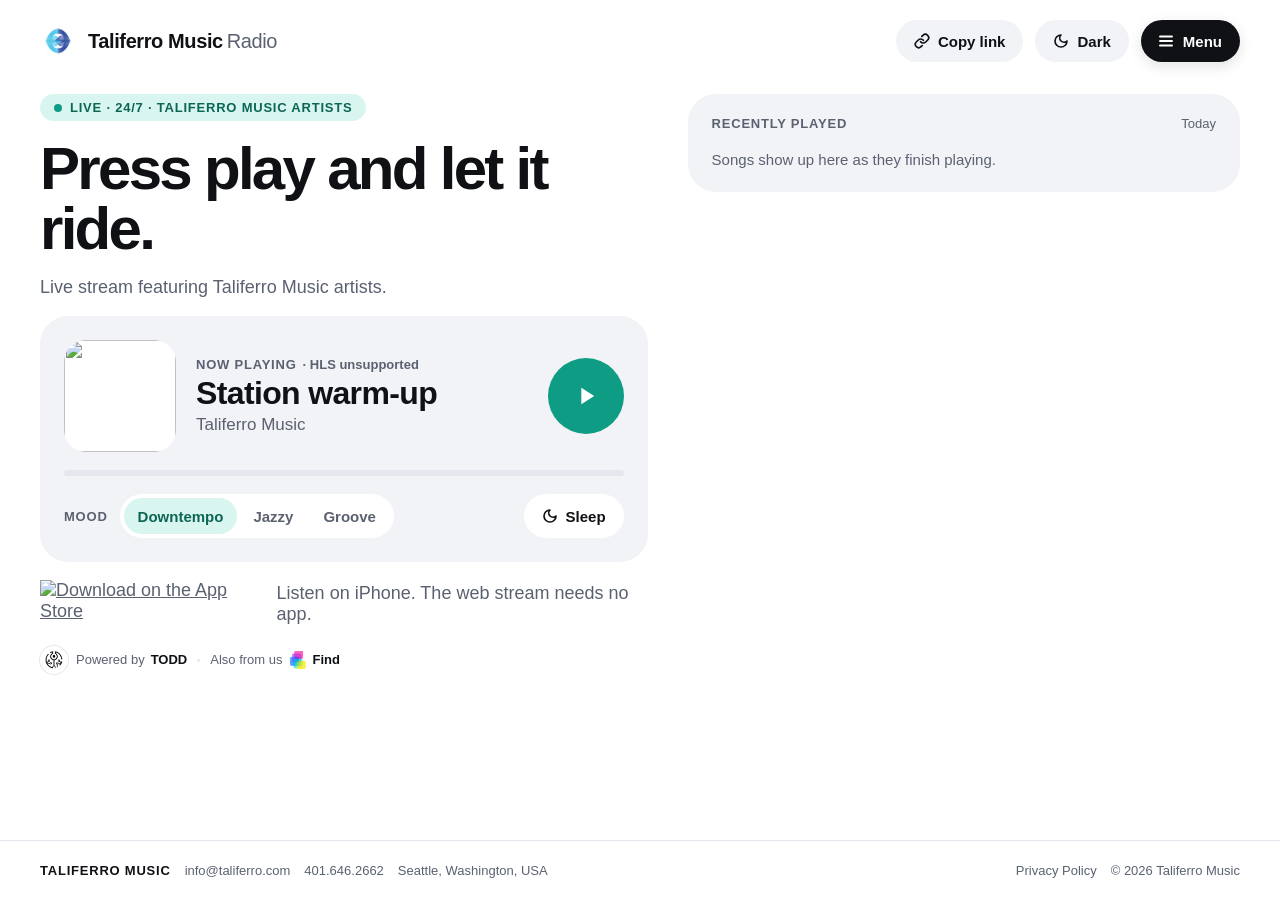
==== commit 9efbbe35: "Facelift and style changes" ====
--- a/public/index.html
+++ b/public/index.html
@@ -3,6 +3,10 @@
 
 <head>
   <meta charset="utf-8" />
+  <!-- Google tag (GA4 stream "Taliferro Music Radio") -->
+  <script async src="https://www.googletagmanager.com/gtag/js?id=G-F3B4H3ENM0"></script>
+  <script>window.dataLayer=window.dataLayer||[];function gtag(){dataLayer.push(arguments)}gtag("js",new Date());gtag("config","G-F3B4H3ENM0");</script>
+  <script src="/js/ga-events.js" defer></script>
   <meta http-equiv="x-ua-compatible" content="ie=edge" />
   <title>Taliferro Music Radio | Live Stream</title>
   <meta name="viewport" content="width=device-width, initial-scale=1, shrink-to-fit=no" />
@@ -73,819 +77,111 @@
   <meta name="twitter:description" content="Press play. Live radio featuring Taliferro Music artists." />
   <meta name="twitter:image" content="https://music.taliferro.com/assets/cover-og.png" />
   <meta name="twitter:image:alt" content="Taliferro Music Radio logo" />
-  <meta name="msapplication-TileColor" content="#0a0b0f" />
-  <meta name="theme-color" content="#0a0b0f" />
-  <link rel="preconnect" href="https://fonts.googleapis.com" />
-  <link rel="preconnect" href="https://fonts.gstatic.com" crossorigin />
-  <link rel="stylesheet" type="text/css" href="https://fonts.googleapis.com/css?family=Inter:ital,wght@0,400;0,500;0,600;0,700;0,800;1,400&amp;display=swap" />
-  <link rel="stylesheet" href="css/music-menu.css" />
-  <style>
-    :root {
-      --tm-bg: #0a0b0f;
-      --tm-surface: #111319;
-      --tm-surface-2: #171a22;
-      --tm-border: rgba(255, 255, 255, 0.08);
-      --tm-text: rgba(255, 255, 255, 0.94);
-      --tm-muted: rgba(255, 255, 255, 0.52);
-      --tm-faint: rgba(255, 255, 255, 0.34);
-      --tm-accent: #4fe0c8;
-      --tm-accent-rgb: 79, 224, 200;
-      --tm-accent-ink: #04211c;
-      --tm-accent-2: #ffb545;
-      --tm-accent-2-rgb: 255, 181, 69;
-      --tm-accent-2-ink: #2b1400;
-      --tm-radius-lg: 20px;
-      --tm-radius-md: 14px;
-      --tm-radius-sm: 10px;
-    }
-
-    @media (prefers-color-scheme: light) {
-      :root {
-        --tm-bg: #f6f7f9;
-        --tm-surface: #ffffff;
-        --tm-surface-2: #f3f4f6;
-        --tm-border: rgba(15, 18, 25, 0.09);
-        --tm-text: rgba(15, 18, 25, 0.94);
-        --tm-muted: rgba(15, 18, 25, 0.54);
-        --tm-faint: rgba(15, 18, 25, 0.38);
-        --tm-accent: #0f9c85;
-        --tm-accent-rgb: 15, 156, 133;
-        --tm-accent-ink: #ffffff;
-        --tm-accent-2: #c2650a;
-        --tm-accent-2-rgb: 194, 101, 10;
-        --tm-accent-2-ink: #ffffff;
-      }
-    }
-
-    * {
-      box-sizing: border-box;
-    }
-
-    body {
-      margin: 0;
-      background: var(--tm-bg);
-      font-family: 'Inter', -apple-system, BlinkMacSystemFont, 'Segoe UI', Arial, sans-serif;
-      -webkit-font-smoothing: antialiased;
-    }
-
-    .tm-shell {
-      min-height: 100vh;
-      display: flex;
-      align-items: center;
-      justify-content: center;
-      padding: 56px 20px;
-    }
-
-    .tm-card {
-      width: min(1040px, 100%);
-    }
-
-    /* ---------- Header ---------- */
-    .tm-top {
-      display: flex;
-      align-items: flex-end;
-      justify-content: space-between;
-      gap: 18px;
-      flex-wrap: wrap;
-      margin-bottom: 28px;
-    }
-
-    .tm-titleRow {
-      display: flex;
-      align-items: center;
-      gap: 12px;
-    }
-
-    .tm-logo {
-      width: 40px;
-      height: 40px;
-      flex: none;
-      display: block;
-    }
-
-    .tm-title {
-      font-size: 34px;
-      font-weight: 800;
-      line-height: 1.1;
-      margin: 0 0 8px 0;
-      color: var(--tm-text);
-      letter-spacing: -0.03em;
-    }
-
-    .tm-sub {
-      margin: 0 0 10px 0;
-      color: var(--tm-muted);
-      font-size: 15px;
-      max-width: 46ch;
-    }
-
-    .tm-tags {
-      margin: 0;
-      color: var(--tm-faint);
-      font-size: 12px;
-      font-weight: 600;
-      letter-spacing: 0.08em;
-      text-transform: uppercase;
-    }
-
-    .tm-copy {
-      background: none;
-      border: none;
-      padding: 8px 14px;
-      border: 1px solid var(--tm-border);
-      border-radius: 999px;
-      color: var(--tm-muted);
-      font-size: 13px;
-      font-family: inherit;
-      cursor: pointer;
-      text-decoration: none;
-      display: inline-flex;
-      align-items: center;
-    }
-
-    .tm-copy:hover {
-      color: var(--tm-text);
-      border-color: var(--tm-faint);
-    }
-
-    /* ---------- Grid ---------- */
-    .tm-grid {
-      display: grid;
-      grid-template-columns: 1.35fr 1fr;
-      gap: 20px;
-      align-items: stretch;
-    }
-
-    @media (max-width: 860px) {
-      .tm-grid {
-        grid-template-columns: 1fr;
-      }
-    }
-
-    .tm-panel {
-      border: 1px solid var(--tm-border);
-      background: var(--tm-surface);
-      border-radius: var(--tm-radius-lg);
-      padding: 24px;
-    }
-
-    /* ---------- Player ---------- */
-    .tm-player-head {
-      display: flex;
-      align-items: flex-start;
-      justify-content: space-between;
-      gap: 16px;
-      margin-bottom: 18px;
-    }
-
-    .tm-eyebrow {
-      margin: 0;
-      font-size: 12px;
-      font-weight: 700;
-      letter-spacing: 0.08em;
-      text-transform: uppercase;
-      color: var(--tm-faint);
-    }
-
-    .tm-statusPill {
-      display: inline-flex;
-      align-items: center;
-      gap: 8px;
-      padding: 7px 12px;
-      border-radius: 999px;
-      background: var(--tm-surface-2);
-      border: 1px solid var(--tm-border);
-      color: var(--tm-text);
-      font-size: 12px;
-      font-weight: 600;
-      white-space: nowrap;
-    }
-
-    .tm-live-dot {
-      width: 7px;
-      height: 7px;
-      border-radius: 50%;
-      background: var(--tm-accent);
-      box-shadow: 0 0 0 3px color-mix(in srgb, var(--tm-accent) 25%, transparent);
-      flex: none;
-    }
-
-    .tm-mood-label {
-      margin-bottom: 8px;
-    }
-
-    .tm-moodRow {
-      display: flex;
-      gap: 6px;
-      flex-wrap: wrap;
-      padding: 4px;
-      background: var(--tm-surface-2);
-      border-radius: 999px;
-      width: fit-content;
-      margin-bottom: 20px;
-    }
-
-    .tm-channelBtn {
-      padding: 8px 16px;
-      border-radius: 999px;
-      border: none;
-      background: transparent;
-      color: var(--tm-muted);
-      font-family: inherit;
-      font-size: 13px;
-      font-weight: 600;
-      cursor: pointer;
-      transition: background 0.15s ease, color 0.15s ease;
-      text-transform: capitalize;
-    }
-
-    .tm-channelBtn:hover {
-      color: var(--tm-text);
-    }
-
-    .tm-channelBtn[aria-selected="true"] {
-      background: var(--tm-accent);
-      color: var(--tm-accent-ink);
-    }
-
-    /* ---------- Compact player bar ---------- */
-    .tm-playerBar {
-      display: flex;
-      align-items: center;
-      gap: 12px;
-    }
-
-    .tm-artThumbWrap {
-      flex: none;
-      width: 52px;
-      height: 52px;
-      border-radius: var(--tm-radius-sm);
-      overflow: hidden;
-      background: var(--tm-surface-2);
-      border: 1px solid var(--tm-border);
-    }
-
-    .tm-art {
-      width: 100%;
-      height: 100%;
-      display: block;
-      object-fit: cover;
-    }
-
-    .tm-art[hidden] {
-      display: none;
-    }
-
-    .tm-hiddenPlayer {
-      position: absolute;
-      width: 1px;
-      height: 1px;
-      opacity: 0;
-      pointer-events: none;
-    }
-
-    .tm-progressTrack {
-      margin-top: 12px;
-      height: 4px;
-      border-radius: 999px;
-      background: var(--tm-surface-2);
-      overflow: hidden;
-    }
-
-    .tm-progressFill {
-      height: 100%;
-      width: 0%;
-      background: var(--tm-accent);
-      border-radius: 999px;
-      transition: width 1s linear;
-    }
-
-    .tm-unmuteLink {
-      margin-top: 14px;
-      display: inline-flex;
-      align-items: center;
-      gap: 8px;
-      padding: 11px 20px;
-      border: none;
-      border-radius: 999px;
-      background: var(--tm-accent-2);
-      color: var(--tm-accent-2-ink);
-      font-family: inherit;
-      font-size: 14.5px;
-      font-weight: 700;
-      cursor: pointer;
-      animation: tm-unmute-pulse 1.8s ease-in-out infinite;
-    }
-
-    .tm-unmuteLink:hover {
-      transform: scale(1.03);
-    }
-
-    .tm-unmuteLink svg {
-      width: 17px;
-      height: 17px;
-      flex: none;
-    }
-
-    .tm-unmuteLink[hidden] {
-      display: none;
-    }
-
-    @keyframes tm-unmute-pulse {
-
-      0%,
-      100% {
-        box-shadow: 0 0 0 0 rgba(var(--tm-accent-2-rgb), 0.45);
-      }
-
-      50% {
-        box-shadow: 0 0 0 12px rgba(var(--tm-accent-2-rgb), 0);
-      }
-    }
-
-    @media (prefers-reduced-motion: reduce) {
-      .tm-unmuteLink {
-        animation: none;
-      }
-    }
-
-    .tm-transport-btn {
-      flex: none;
-      width: 48px;
-      height: 48px;
-      border-radius: 50%;
-      border: none;
-      background: var(--tm-accent);
-      color: var(--tm-accent-ink);
-      display: inline-flex;
-      align-items: center;
-      justify-content: center;
-      cursor: pointer;
-      transition: transform 0.15s ease;
-    }
-
-    .tm-transport-btn:hover {
-      transform: scale(1.05);
-    }
-
-    .tm-transport-btn svg {
-      width: 20px;
-      height: 20px;
-    }
-
-    .tm-transport-btn .icon-pause {
-      display: none;
-    }
-
-    .tm-transport-btn.is-playing .icon-play {
-      display: none;
-    }
-
-    .tm-transport-btn.is-playing .icon-pause {
-      display: block;
-    }
-
-    .tm-trackInfo {
-      min-width: 0;
-    }
-
-    .tm-track {
-      margin: 0;
-      color: var(--tm-text);
-      font-size: 16px;
-      font-weight: 700;
-      white-space: nowrap;
-      overflow: hidden;
-      text-overflow: ellipsis;
-    }
-
-    .tm-artist {
-      margin: 3px 0 0 0;
-      color: var(--tm-muted);
-      font-size: 13px;
-      white-space: nowrap;
-      overflow: hidden;
-      text-overflow: ellipsis;
-    }
-
-    /* ---------- Sidebar ---------- */
-    .tm-sidebar {
-      display: flex;
-      flex-direction: column;
-      gap: 20px;
-    }
-
-    .tm-sidebar>.tm-panel {
-      flex: 1;
-    }
-
-    .tm-panel h2 {
-      margin: 0 0 4px 0;
-      font-size: 12px;
-      font-weight: 700;
-      letter-spacing: 0.08em;
-      text-transform: uppercase;
-      color: var(--tm-faint);
-    }
-
-    .tm-rows {
-      margin: 8px 0 0 0;
-      padding: 0;
-      list-style: none;
-    }
-
-    .tm-row {
-      padding: 13px 0;
-      border-top: 1px solid var(--tm-border);
-    }
-
-    .tm-row:first-child {
-      border-top: none;
-    }
-
-    .tm-rowHead {
-      display: flex;
-      align-items: baseline;
-      justify-content: space-between;
-      gap: 10px;
-      flex-wrap: wrap;
-    }
-
-    .tm-rowTitle {
-      color: var(--tm-text);
-      font-size: 14px;
-      font-weight: 600;
-    }
-
-    .tm-rowMeta {
-      color: var(--tm-muted);
-      font-size: 12.5px;
-    }
-
-    .tm-row .tm-rowHead+.tm-rowMeta {
-      display: block;
-      margin-top: 2px;
-    }
-
-    .tm-rowLinks {
-      display: flex;
-      gap: 14px;
-      flex-wrap: wrap;
-      margin-top: 8px;
-    }
-
-    .tm-rowLinks a {
-      color: var(--tm-faint);
-      font-size: 12.5px;
-      font-weight: 600;
-      text-decoration: none;
-    }
-
-    .tm-rowLinks a:hover {
-      color: var(--tm-accent);
-    }
-
-    /* ---------- Footer ---------- */
-    .tm-foot {
-      margin-top: 24px;
-      display: flex;
-      justify-content: space-between;
-      align-items: center;
-      gap: 12px;
-      flex-wrap: wrap;
-    }
-
-    .tm-foot small {
-      color: var(--tm-faint);
-      font-size: 12px;
-    }
-
-    /* ---------- Sleep timer ---------- */
-    .tm-sleep {
-      position: relative;
-      flex: none;
-      margin-left: auto;
-    }
-
-    .tm-sleepBtn {
-      display: inline-flex;
-      align-items: center;
-      gap: 6px;
-      padding: 7px 12px;
-      border: 1px solid var(--tm-border);
-      border-radius: 999px;
-      background: none;
-      color: var(--tm-muted);
-      font-family: inherit;
-      font-size: 12.5px;
-      font-weight: 600;
-      font-variant-numeric: tabular-nums;
-      cursor: pointer;
-    }
-
-    .tm-sleepBtn:hover {
-      color: var(--tm-text);
-      border-color: var(--tm-faint);
-    }
-
-    .tm-sleepBtn.is-active {
-      color: var(--tm-accent);
-      border-color: color-mix(in srgb, var(--tm-accent) 45%, transparent);
-    }
-
-    .tm-sleepBtn svg {
-      width: 14px;
-      height: 14px;
-      flex: none;
-    }
-
-    .tm-sleepMenu {
-      position: absolute;
-      top: calc(100% + 6px);
-      right: 0;
-      z-index: 5;
-      min-width: 150px;
-      padding: 6px;
-      border: 1px solid var(--tm-border);
-      border-radius: var(--tm-radius-sm);
-      background: var(--tm-surface-2);
-      box-shadow: 0 16px 40px rgba(0, 0, 0, 0.28);
-    }
-
-    .tm-sleepMenu[hidden] {
-      display: none;
-    }
-
-    .tm-sleepMenu button {
-      display: block;
-      width: 100%;
-      padding: 8px 10px;
-      border: none;
-      border-radius: 6px;
-      background: none;
-      color: var(--tm-text);
-      font-family: inherit;
-      font-size: 13px;
-      text-align: left;
-      cursor: pointer;
-    }
-
-    .tm-sleepMenu button:hover,
-    .tm-sleepMenu button:focus-visible {
-      background: var(--tm-surface);
-    }
-
-    .tm-sleepMenu button[aria-checked="true"] {
-      color: var(--tm-accent);
-      font-weight: 700;
-    }
-
-    /* ---------- Listener count ---------- */
-    .tm-listeners {
-      margin: 12px 0 0 0;
-      display: flex;
-      align-items: center;
-      gap: 8px;
-      color: var(--tm-muted);
-      font-size: 12.5px;
-      font-weight: 600;
-    }
-
-    .tm-listeners[hidden] {
-      display: none;
-    }
-
-    /* ---------- Recently played ---------- */
-    .tm-recentEmpty {
-      margin: 12px 0 0 0;
-      color: var(--tm-muted);
-      font-size: 13px;
-    }
-
-    .tm-recentEmpty[hidden] {
-      display: none;
-    }
-
-    .tm-recentRow {
-      display: flex;
-      gap: 12px;
-      padding: 10px 0;
-    }
-
-    .tm-recentArt {
-      flex: none;
-      width: 40px;
-      height: 40px;
-      border-radius: 8px;
-      object-fit: cover;
-      background: var(--tm-surface-2);
-    }
-
-    .tm-recentBody {
-      flex: 1;
-      min-width: 0;
-    }
-
-    .tm-recentRow .tm-rowTitle {
-      min-width: 0;
-      white-space: nowrap;
-      overflow: hidden;
-      text-overflow: ellipsis;
-    }
-
-    .tm-recentRow .tm-rowHead {
-      flex-wrap: nowrap;
-    }
-
-    .tm-recentTime {
-      flex: none;
-      color: var(--tm-faint);
-      font-size: 12px;
-      font-variant-numeric: tabular-nums;
-    }
-
-    .tm-recentMeta {
-      display: flex;
-      flex-wrap: wrap;
-      align-items: baseline;
-      gap: 2px 12px;
-      margin-top: 2px;
-    }
-
-    .tm-recentMeta .tm-rowLinks {
-      margin-top: 0;
-      gap: 12px;
-    }
-
-    /* ---------- Phone overrides (must come after the rules above to win the cascade) ---------- */
-    @media (max-width: 600px) {
-
-      /* Channel names come from the backend at runtime, so a fixed-width wrapped
-         pill row can't be trusted to fit — let it scroll on one line instead. */
-      .tm-moodRow {
-        flex-wrap: nowrap;
-        width: 100%;
-        overflow-x: auto;
-        scrollbar-width: none;
-      }
-
-      .tm-moodRow::-webkit-scrollbar {
-        display: none;
-      }
-
-      .tm-channelBtn {
-        flex: none;
-        white-space: nowrap;
-      }
-
-      /* Trim the header so the compact player bar clears the fold on a phone
-         instead of requiring a scroll to find it. */
-      .tm-shell {
-        padding-top: 24px;
-      }
-
-      .tm-top {
-        margin-bottom: 16px;
-      }
-
-      .tm-moodRow {
-        margin-bottom: 14px;
-      }
-    }
-  </style>
+  <meta name="theme-color" content="#ffffff" media="(prefers-color-scheme: light)" />
+  <meta name="theme-color" content="#0c0e13" media="(prefers-color-scheme: dark)" />
+  <!-- Applies a stored Light/Dark choice before first paint (taliferro-ui/platform/theme.ts). -->
+  <script>try{var t=localStorage.getItem('tt-theme');if(t==='light'||t==='dark'){document.documentElement.setAttribute('data-theme',t);document.documentElement.classList.add(t)}}catch(e){}</script>
+  <link rel="stylesheet" href="tt/styles/tokens.css" />
+  <link rel="stylesheet" href="tt/styles/universal-menu.css" />
+  <link rel="stylesheet" href="tt/styles/app-header.css" />
+  <link rel="stylesheet" href="tt/styles/product-pages.css" />
+  <link rel="stylesheet" href="css/music.css" />
 </head>
 
 <body>
-  <button class="platform-menu-trigger" type="button" data-platform-menu-open aria-controls="platform-menu-panel" aria-expanded="false" aria-label="Open menu">
-    <span class="platform-menu-trigger__bars" aria-hidden="true"><i></i><i></i><i></i></span>
-    <span class="platform-menu-trigger__label">Menu</span>
-  </button>
-  <div class="platform-menu-overlay" data-platform-menu-overlay></div>
-  <div id="platform-menu-panel" class="platform-menu-panel" data-platform-menu-panel role="dialog" aria-label="Taliferro apps" aria-hidden="true">
-    <div class="platform-menu-panel__inner">
-      <div class="tm-menu-body"><div class="tm-menu-products"><span class="platform-menu-eyebrow">Products</span>
-      <div class="platform-menu-launcher">
-        <a class="platform-menu-app" href="https://ask.taliferro.tech" target="_blank" rel="noopener noreferrer"><span class="platform-menu-app__icon"><img src="img/platform-menu/todd/logo-bw-icon.png" alt="" /></span><span class="platform-menu-app__label">Ask TODD</span><span class="platform-menu-app__description">Turn uncertainty into the next move.</span></a>
-        <a class="platform-menu-app" href="https://network.taliferro.tech" target="_blank" rel="noopener noreferrer"><span class="platform-menu-app__icon"><img src="img/platform-menu/network/logo-bw-icon.png" alt="" /></span><span class="platform-menu-app__label">Network</span><span class="platform-menu-app__description">Know who matters before the moment passes.</span></a>
-        <a class="platform-menu-app" href="https://docs.taliferro.tech" target="_blank" rel="noopener noreferrer"><span class="platform-menu-app__icon"><img src="img/platform-menu/docs/logo-bw-icon.png" alt="" /></span><span class="platform-menu-app__label">Docs</span><span class="platform-menu-app__description">Give your best thinking somewhere to live.</span></a>
-        <a class="platform-menu-app" href="https://moves.taliferro.tech" target="_blank" rel="noopener noreferrer"><span class="platform-menu-app__icon"><img src="img/platform-menu/moves/logo-bw-icon.png" alt="" /></span><span class="platform-menu-app__label">Moves</span><span class="platform-menu-app__description">Make progress visible and actionable.</span></a>
-        <a class="platform-menu-app" href="https://pulse.taliferro.tech" target="_blank" rel="noopener noreferrer"><span class="platform-menu-app__icon"><img src="img/platform-menu/pulse/logo-bw-icon.png" alt="" /></span><span class="platform-menu-app__label">Pulse</span><span class="platform-menu-app__description">Hear what people are really saying.</span></a>
-        <a class="platform-menu-app" href="https://social.taliferro.tech" target="_blank" rel="noopener noreferrer"><span class="platform-menu-app__icon"><img src="img/platform-menu/social/logo-bw-icon.png" alt="" /></span><span class="platform-menu-app__label">Social</span><span class="platform-menu-app__description">Stay visible without living online.</span></a>
-        <a class="platform-menu-app" href="https://lead-vault.taliferro.tech" target="_blank" rel="noopener noreferrer"><span class="platform-menu-app__icon"><img src="img/platform-menu/lead-vault/logo-bw-icon.png" alt="" /></span><span class="platform-menu-app__label">Lead Vault</span><span class="platform-menu-app__description">Find the people behind the opportunity.</span></a>
-        <a class="platform-menu-app" href="https://maya.taliferro.tech" target="_blank" rel="noopener noreferrer"><span class="platform-menu-app__icon"><img src="img/platform-menu/maya/logo-bw.png" alt="" /></span><span class="platform-menu-app__label">Maya</span><span class="platform-menu-app__description">Think like your marketing director.</span></a>
-        <a class="platform-menu-app" href="https://sayit.taliferro.tech" target="_blank" rel="noopener noreferrer"><span class="platform-menu-app__icon"><img src="img/platform-menu/sayit/logo-bw-icon.png" alt="" /></span><span class="platform-menu-app__label">SayIt</span><span class="platform-menu-app__description">Make your message worth sharing.</span></a>
-        <a class="platform-menu-app" href="https://find.taliferro.tech" target="_blank" rel="noopener noreferrer"><span class="platform-menu-app__icon"><img src="img/platform-menu/find/logo-bw-icon.png" alt="" /></span><span class="platform-menu-app__label">Find</span><span class="platform-menu-app__description">Get to the answer faster.</span></a>
-        <a class="platform-menu-app" href="https://signature.taliferro.tech" target="_blank" rel="noopener noreferrer"><span class="platform-menu-app__icon"><img src="img/platform-menu/email-signature-builder/logo-bw-icon.png" alt="" /></span><span class="platform-menu-app__label">Email Signature</span><span class="platform-menu-app__description">Make every email carry your brand.</span></a>
-        <a class="platform-menu-app" href="https://music.taliferro.com" aria-current="page"><span class="platform-menu-app__icon"><img src="img/platform-menu/music/logo-bw-icon.png" alt="" /></span><span class="platform-menu-app__label">Music</span><span class="platform-menu-app__description">Let the soundtrack keep moving.</span></a>
-      </div></div>
-      <aside class="tm-menu-station" aria-label="Taliferro Music">
-        <span class="platform-menu-eyebrow">Featured artists</span>
-        <ul class="tm-menu-artists">
+  <header class="ah">
+    <a class="ah-brand" href="/">
+      <img class="ah-logo ah-logo--round" src="img/apple-touch-icon.png" alt="" width="36" height="36" />
+      <span class="ah-name"><span class="ah-wide">Taliferro Music<small>Radio</small></span><span class="ah-phone">Music</span></span>
+    </a>
+    <div class="ah-actions">
+      <a href="#" id="tm-copy-link" class="ah-pill ah-pill--wide tm-copy" aria-label="Copy station link">Copy link</a>
+      <button type="button" class="ah-pill ah-theme" data-tt-theme aria-label="Switch theme"><span data-tt-theme-label>Dark</span></button>
+      <div data-tt-menu></div>
+    </div>
+  </header>
+
+  <main class="tm-main tm-player-grid">
+    <!-- LEFT: PLAYER (13a; 13f on iPhone) -->
+    <section class="tm-hero" aria-label="Radio player">
+      <span class="tm-tag"><span class="tm-dot" aria-hidden="true"></span><span>Live · 24/7<span class="tm-tag__long"> · Taliferro Music artists</span></span></span>
+      <h1>Press play and let it ride.</h1>
+      <p>Live stream featuring Taliferro Music artists.</p>
+
+      <div class="tm-player">
+        <div class="tm-now">
+          <img class="tm-cover" id="tm-art" alt="" src="https://radio.taliferro.com/assets/cover.jpg" />
+          <div class="tm-now__copy">
+            <p class="tm-eyebrow tm-now__eyebrow">Now playing <span id="tm-status" role="status">Ready</span></p>
+            <p class="tm-track" id="tm-now-track">Station warm-up</p>
+            <p class="tm-artist" id="tm-now-artist">Taliferro Music</p>
+            <p class="tm-streams" id="tm-now-links"></p>
+          </div>
+          <button type="button" id="tm-playpause" class="tm-play" aria-label="Play or pause">
+            <svg class="icon-play" viewBox="0 0 24 24" fill="currentColor" aria-hidden="true"><path d="M8 5v14l11-7z" /></svg>
+            <svg class="icon-pause" viewBox="0 0 24 24" fill="currentColor" aria-hidden="true"><path d="M6 5h4v14H6zM14 5h4v14h-4z" /></svg>
+          </button>
+        </div>
+        <button type="button" id="tm-unmute" class="tm-unmute" aria-label="Tap for sound">
+          <svg viewBox="0 0 24 24" fill="none" stroke="currentColor" stroke-width="2.5" stroke-linecap="round" stroke-linejoin="round" aria-hidden="true"><path d="M11 5 6 9H2v6h4l5 4V5ZM15.5 8.5a5 5 0 0 1 0 7M19 5a10 10 0 0 1 0 14" /></svg>
+          Tap for sound
+        </button>
+        <div class="tm-progress" aria-hidden="true"><div id="tm-progress-fill"></div></div>
+        <div class="tm-controls">
+          <span class="tm-eyebrow tm-mood-label">Mood</span>
+          <div class="tm-mood" id="tm-channels" role="tablist" aria-label="Mood"><!-- populated from /channels --></div>
+          <div class="tm-sleep">
+            <button type="button" id="tm-sleep-btn" class="tm-sleepBtn" aria-haspopup="menu" aria-expanded="false" aria-controls="tm-sleep-menu" aria-label="Sleep timer">
+              <svg viewBox="0 0 24 24" fill="none" stroke="currentColor" stroke-width="2.5" stroke-linecap="round" stroke-linejoin="round" aria-hidden="true"><path d="M12 3a6 6 0 0 0 9 9 9 9 0 1 1-9-9Z" /></svg>
+              <span id="tm-sleep-label">Sleep</span>
+            </button>
+            <div class="tm-sleepMenu" id="tm-sleep-menu" role="menu" aria-label="Stop playback after" hidden>
+              <button type="button" role="menuitemradio" aria-checked="false" data-minutes="15">15 minutes</button>
+              <button type="button" role="menuitemradio" aria-checked="false" data-minutes="30">30 minutes</button>
+              <button type="button" role="menuitemradio" aria-checked="false" data-minutes="45">45 minutes</button>
+              <button type="button" role="menuitemradio" aria-checked="false" data-minutes="60">60 minutes</button>
+              <button type="button" role="menuitemradio" aria-checked="true" data-minutes="0">Off</button>
+            </div>
+          </div>
+        </div>
+        <p class="tm-listeners" id="tm-listeners" hidden><span class="tm-dot" aria-hidden="true"></span><span id="tm-listeners-text"></span></p>
+        <!-- Audio-only stream played through a hidden <video> element: hls.js +
+             muted autoplay is reliably supported on <video>, not on <audio>. -->
+        <video id="tm-audio-el" class="tm-hiddenPlayer" preload="metadata" muted autoplay playsinline data-base-url="https://radio.taliferro.com"></video>
+      </div>
+
+      <p class="tm-app">
+        <a href="https://apps.apple.com/us/app/taliferro-music-radio/id6806499542" target="_blank" rel="noopener" aria-label="Download Taliferro Music Radio on the App Store">
+          <img src="https://tools.applemediaservices.com/api/badges/download-on-the-app-store/black/en-us?size=250x83" alt="Download on the App Store" />
+        </a>
+        <span>Listen on iPhone. The web stream needs no app.</span>
+      </p>
+      <p class="tt-made-by tm-made-by"><a href="https://todd.taliferro.tech" target="_blank" rel="noopener"><span class="tt-made-by__todd"><img src="img/todd-mark.png" alt="" /></span>Powered by <strong>TODD</strong></a><i aria-hidden="true"></i><a href="https://find.taliferro.tech" target="_blank" rel="noopener">Also from us <span class="um-logo" data-app="find" aria-hidden="true"></span><strong>Find</strong></a></p>
+    </section>
+
+    <!-- RIGHT: RECENTLY PLAYED -->
+    <aside class="tm-recent" id="tm-recent" aria-label="Recently played">
+      <div class="tm-recent__head"><h2 class="tm-eyebrow">Recently played</h2><span>Today</span></div>
+      <p class="tm-recentEmpty" id="tm-recent-empty">Songs show up here as they finish playing.</p>
+      <ul class="tm-rows" id="tm-recent-list" aria-label="Recently played songs"></ul>
+    </aside>
+  </main>
+
+  <!-- Artist links: the player script reads these for Recently played and Now playing. -->
+  <ul class="tm-artist-data" hidden>
+
           <li class="tm-menu-artist" data-artist="Calima Shatiday"><div class="tm-menu-artist__name">Calima Shatiday</div><div class="tm-menu-artist__meta">Downtempo • Chillout</div><div class="tm-menu-artist__links" aria-label="Calima Shatiday links"><a href="https://music.apple.com/us/artist/calima-shatiday/307747843" target="_blank" rel="noopener">Apple Music</a><a href="https://open.spotify.com/artist/0dvd9DVM2vF5JIIVMQvzQm" target="_blank" rel="noopener">Spotify</a></div></li>
           <li class="tm-menu-artist" data-artist="Trestal"><div class="tm-menu-artist__name">Trestal</div><div class="tm-menu-artist__meta">Electronic • Experimental</div><div class="tm-menu-artist__links" aria-label="Trestal links"><a href="https://music.apple.com/us/artist/trestal/306791410" target="_blank" rel="noopener">Apple Music</a><a href="https://open.spotify.com/artist/52ZEBVXi2S20Tw7mqw1ijB" target="_blank" rel="noopener">Spotify</a></div></li>
           <li class="tm-menu-artist" data-artist="Kerboo"><div class="tm-menu-artist__name">Kerboo</div><div class="tm-menu-artist__meta">R&amp;B • HipHop</div><div class="tm-menu-artist__links" aria-label="Kerboo links"><a href="https://music.apple.com/us/artist/kerboo/673637442" target="_blank" rel="noopener">Apple Music</a><a href="https://open.spotify.com/artist/1vQz9DbSIDoabSCxFNFnyT" target="_blank" rel="noopener">Spotify</a></div></li>
           <li class="tm-menu-artist" data-artist="B T S"><div class="tm-menu-artist__name">B T S</div><div class="tm-menu-artist__meta">Electronic • Dance Music</div><div class="tm-menu-artist__links" aria-label="B T S links"><a href="https://b-t-s.bandcamp.com/" target="_blank" rel="noopener">Bandcamp</a></div></li>
           <li class="tm-menu-artist" data-artist="Ty Showers"><div class="tm-menu-artist__name">Ty Showers</div><div class="tm-menu-artist__meta">Jazz • Fusion</div><div class="tm-menu-artist__links" aria-label="Ty Showers links"><a href="https://tyshowers.bandcamp.com/" target="_blank" rel="noopener">Bandcamp</a></div></li>
-        </ul>
-        <a class="tm-menu-page" href="/about">About Taliferro Music Radio &rarr;</a>
-      </aside>
-      </div>
-      <footer class="platform-menu-contact"><span class="platform-menu-eyebrow">Taliferro Tech, LLC</span><div class="platform-menu-contact__details"><span><b>Email:</b> support&#64;taliferro.tech</span><span><b>Phone:</b> 401.646.2662</span><span><b>Office:</b> 1424 11th Ave STE 400, Seattle, WA 98122</span></div><div class="platform-menu-legal" aria-label="Legal and company information"><p>© 2026 Taliferro. Site design <a href="https://taliferro.com/website-development" target="_blank" rel="noopener noreferrer">Taliferro Group</a>. Taliferro Is Registered In The U.S. Patent And Trademark Office. All rights reserved.</p><nav class="platform-menu-legal__links" aria-label="Legal links"><a href="https://todd.taliferro.tech/terms-and-conditions" target="_blank" rel="noopener noreferrer">Terms &amp; Conditions</a><a href="https://todd.taliferro.tech/privacy-rights" target="_blank" rel="noopener noreferrer">Privacy Rights</a><a href="https://todd.taliferro.tech/privacy-policy" target="_blank" rel="noopener noreferrer">Privacy Policy</a><a href="https://taliferro.com/careers/" target="_blank" rel="noopener noreferrer">Careers</a><span>Version: 1.0</span></nav></div></footer>
-    </div>
-  </div>
-  <div class="tm-shell">
-    <div class="tm-card">
-      <div class="tm-top">
-        <div>
-          <div class="tm-titleRow">
-            <img class="tm-logo" src="img/favicon-96x96.png" alt="" width="40" height="40" />
-            <h1 class="tm-title">Taliferro Music Radio</h1>
-          </div>
-          <p class="tm-sub">Live stream featuring Taliferro Music artists. Press play and let it ride.</p>
-          <p class="tm-tags">Live · 24/7 · Taliferro Music Artists</p>
-        </div>
-        <div style="display:flex; flex-direction:column; align-items:flex-end; gap:10px;">
-          <a href="https://apps.apple.com/us/app/taliferro-music-radio/id6806499542" target="_blank" rel="noopener" aria-label="Download Taliferro Music Radio on the App Store">
-            <img src="https://tools.applemediaservices.com/api/badges/download-on-the-app-store/black/en-us?size=250x83" alt="Download on the App Store" style="height:40px; width:auto; display:block;" />
-          </a>
-          <a href="#" id="tm-copy-link" class="tm-copy" aria-label="copy station link">Copy link</a>
-        </div>
-      </div>
-      <div class="tm-grid">
-        <!-- LEFT: PLAYER -->
-        <section class="tm-panel" aria-label="radio player">
-          <div class="tm-player-head">
-            <p class="tm-eyebrow">Listen now</p>
-            <div class="tm-statusPill">
-              <span class="tm-live-dot" aria-hidden="true"></span>
-              <span id="tm-status">Ready</span>
-            </div>
-          </div>
-          <p class="tm-eyebrow tm-mood-label">Mood</p>
-          <div class="tm-moodRow" id="tm-channels" role="tablist" aria-label="mood switcher">
-            <!-- populated from /channels -->
-          </div>
-          <div class="tm-playerBar">
-            <div class="tm-artThumbWrap">
-              <img class="tm-art" id="tm-art" alt="" src="https://radio.taliferro.com/assets/cover.jpg" />
-            </div>
-            <button type="button" id="tm-playpause" class="tm-transport-btn" aria-label="play or pause">
-              <svg class="icon-play" viewBox="0 0 24 24" fill="currentColor" aria-hidden="true">
-                <path d="M8 5v14l11-7z" />
-              </svg>
-              <svg class="icon-pause" viewBox="0 0 24 24" fill="currentColor" aria-hidden="true">
-                <path d="M6 5h4v14H6zM14 5h4v14h-4z" />
-              </svg>
-            </button>
-            <div class="tm-trackInfo">
-              <p class="tm-track" id="tm-now-track">Station warm-up</p>
-              <p class="tm-artist" id="tm-now-artist">Taliferro Music</p>
-            </div>
-            <div class="tm-sleep">
-              <button type="button" id="tm-sleep-btn" class="tm-sleepBtn" aria-haspopup="menu" aria-expanded="false" aria-controls="tm-sleep-menu" aria-label="Sleep timer">
-                <svg viewBox="0 0 24 24" fill="none" stroke="currentColor" stroke-width="2" stroke-linecap="round" stroke-linejoin="round" aria-hidden="true">
-                  <path d="M21 12.79A9 9 0 1 1 11.21 3 7 7 0 0 0 21 12.79z" />
-                </svg>
-                <span id="tm-sleep-label">Sleep</span>
-              </button>
-              <div class="tm-sleepMenu" id="tm-sleep-menu" role="menu" aria-label="Stop playback after" hidden>
-                <button type="button" role="menuitemradio" aria-checked="false" data-minutes="15">15 minutes</button>
-                <button type="button" role="menuitemradio" aria-checked="false" data-minutes="30">30 minutes</button>
-                <button type="button" role="menuitemradio" aria-checked="false" data-minutes="45">45 minutes</button>
-                <button type="button" role="menuitemradio" aria-checked="false" data-minutes="60">60 minutes</button>
-                <button type="button" role="menuitemradio" aria-checked="true" data-minutes="0">Off</button>
-              </div>
-            </div>
-          </div>
-          <div class="tm-progressTrack" aria-hidden="true">
-            <div class="tm-progressFill" id="tm-progress-fill"></div>
-          </div>
-          <p class="tm-listeners" id="tm-listeners" hidden>
-            <span class="tm-live-dot" aria-hidden="true"></span>
-            <span id="tm-listeners-text"></span>
-          </p>
-          <button type="button" id="tm-unmute" class="tm-unmuteLink" aria-label="Tap for sound">
-            <svg viewBox="0 0 24 24" fill="currentColor" aria-hidden="true">
-              <path d="M3 10v4h4l5 5V5L7 10H3zm13.5 2a4.5 4.5 0 0 0-2.5-4.03v8.05A4.5 4.5 0 0 0 16.5 12z" />
-            </svg> Tap for sound </button>
-          <!-- Audio-only stream played through a hidden <video> element: hls.js +
-               muted autoplay is reliably supported on <video>, not on <audio>. -->
-          <video id="tm-audio-el" class="tm-hiddenPlayer" preload="metadata" muted autoplay playsinline data-base-url="https://radio.taliferro.com"></video>
-        </section>
-        <!-- RIGHT: RECENTLY PLAYED -->
-        <aside class="tm-sidebar" aria-label="station info">
-          <div class="tm-panel" id="tm-recent">
-            <h2>Recently played</h2>
-            <p class="tm-recentEmpty" id="tm-recent-empty">Songs show up here as they finish playing.</p>
-            <ul class="tm-rows" id="tm-recent-list" aria-label="recently played songs"></ul>
-          </div>
-        </aside>
-      </div>
-      <div class="tm-foot">
-        <small>© <span id="tm-year"></span> Taliferro Music</small>
-      </div>
-    </div>
-  </div>
+  </ul>
+
+  <footer class="tm-foot">
+    <span class="tm-foot__left"><b>TALIFERRO MUSIC</b><a href="mailto:info@taliferro.com">info@taliferro.com</a><a href="tel:4016462662">401.646.2662</a><span>Seattle, Washington, USA</span></span>
+    <span class="tm-foot__left"><a href="/privacy">Privacy Policy</a><span>© <span id="tm-year"></span> Taliferro Music</span></span>
+  </footer>
+
   <script src="https://cdn.jsdelivr.net/npm/hls.js@latest"></script>
   <script>
     (function () {
@@ -923,7 +219,18 @@
         if (!audio.muted) hideUnmuteBtn();
       });
 
-      audio.addEventListener('play', function () { setStatus('Playing'); if (playPauseBtn) playPauseBtn.classList.add('is-playing'); });
+      // Resuming after a pause would pick up where it stopped — up to the
+      // playlist window (~2 min) behind the station, so now-playing would run a
+      // song ahead of what's heard. Jump back to the live edge instead.
+      function catchUpToLive() {
+        try {
+          var live = hls ? hls.liveSyncPosition
+            : (audio.seekable.length ? audio.seekable.end(audio.seekable.length - 1) - 20 : null);
+          if (live && live - audio.currentTime > 15) audio.currentTime = live;
+        } catch (e) { }
+      }
+
+      audio.addEventListener('play', function () { catchUpToLive(); setStatus('Playing'); if (playPauseBtn) playPauseBtn.classList.add('is-playing'); });
       audio.addEventListener('pause', function () { setStatus('Paused'); if (playPauseBtn) playPauseBtn.classList.remove('is-playing'); });
       audio.addEventListener('waiting', function () { setStatus('Buffering'); });
       audio.addEventListener('stalled', function () { setStatus('Stalled'); });
@@ -1340,7 +647,48 @@
         });
     })();
   </script>
-  <script src="js/music-menu.js"></script>
+  <script>
+    // Now playing gets the same Apple Music / Spotify links as Recently played.
+    (function () {
+      var artistEl = document.getElementById('tm-now-artist');
+      var linksEl = document.getElementById('tm-now-links');
+      if (!artistEl || !linksEl) return;
+      function paint() {
+        var name = (artistEl.textContent || '').trim().toLowerCase();
+        var entry = Array.prototype.find.call(document.querySelectorAll('.tm-menu-artist[data-artist]'), function (el) {
+          return el.dataset.artist.toLowerCase() === name;
+        });
+        linksEl.innerHTML = '';
+        if (!entry) return;
+        entry.querySelectorAll('.tm-menu-artist__links a').forEach(function (a) {
+          var link = a.cloneNode(true);
+          link.className = 'tm-link';
+          linksEl.appendChild(link);
+        });
+      }
+      new MutationObserver(paint).observe(artistEl, { childList: true, characterData: true, subtree: true });
+      paint();
+    })();
+  </script>
+  <script>
+    window.TT_MENU = {
+      app: 'music',
+      name: 'Taliferro Music',
+      items: [
+        { label: 'Listen live', icon: 'play', url: '/', current: true },
+        { label: 'About', icon: 'info', url: '/about' },
+        { label: 'Privacy', icon: 'shield', url: '/privacy' }
+      ],
+      secondaryItems: [
+        { label: 'iOS App', icon: 'phone', url: 'https://apps.apple.com/us/app/taliferro-music-radio/id6806499542', external: true }
+      ],
+      accountNote: 'Music needs no account. Sign in to use the rest of TODD.',
+      signInUrl: 'https://todd.taliferro.tech/login',
+      signInLabel: 'Sign in with TODD'
+    };
+  </script>
+  <script src="tt/universal-menu.js" defer></script>
+  <script src="tt/theme.js" defer></script>
 </body>
 
-</html>
+</html>
--- a/public/tt/styles/tokens.css
+++ b/public/tt/styles/tokens.css
@@ -0,0 +1,129 @@
+/* The Find family tokens: every web product's colors, surfaces and type.
+ * See ../PRODUCT-STANDARD.md, part 1. Import once, in the app's styles.css,
+ * and never redefine these per page.
+ *
+ * Dark mode follows the system setting. An app with its own switch can force
+ * it with html.dark / html.light (or data-theme="dark" / "light"). */
+
+:root {
+  --bg: #ffffff;
+  --surface: #f2f3f6;
+  --surface2: #e4e7ed;
+  --text: #0f1115;
+  --muted: #5a6170;
+  --blue: #2f6bff;
+  --blue-ink: #1f55e0;
+  --danger: #d92d4a;
+
+  /* Logo colors */
+  --cyan: #1fc8ec;
+  --violet: #a259ff;
+  --pink: #ff4fa8;
+  --yellow: #ffd92e;
+
+  /* Tints: soft tile backgrounds and the text that sits on them */
+  --t-blue: #e3ecff;
+  --t-blue-fg: #1d4fd6;
+  --t-cyan: #daf6fc;
+  --t-cyan-fg: #08657d;
+  --t-pink: #ffe3f1;
+  --t-pink-fg: #a8105a;
+  --t-violet: #efe5ff;
+  --t-violet-fg: #6427c9;
+  --t-yellow: #fff4c2;
+  --t-yellow-fg: #6e5700;
+  --t-green: #e0f6e6;
+  --t-green-fg: #17703a;
+
+  /* Status and product accents (design_handoff_music_leadvault_network):
+   * Music teal; rings green / amber / red. */
+  --teal: #0f9c85;
+  --green: #22b35e;
+  --amber: #e09b12;
+  --red: #e0483e;
+  --t-teal: #d9f5ef;
+  --t-teal-fg: #0b6656;
+  --t-amber: #fff1d6;
+  --t-amber-fg: #7a4f00;
+  --t-red: #fde6e4;
+  --t-red-fg: #a8261d;
+  --t-grey: #e4e7ed;
+  --t-grey-fg: #3d4350;
+  --shadow: 0 20px 50px rgba(15, 17, 21, .12);
+  --font: "Helvetica Neue", Helvetica, Arial, sans-serif;
+}
+
+@media (prefers-color-scheme: dark) {
+  :root:not(.light):not([data-theme="light"]) {
+    --bg: #0c0e13;
+    --surface: #171a22;
+    --surface2: #242936;
+    --text: #f2f4f8;
+    --muted: #9aa2b2;
+    --blue: #3d7bff;
+    --blue-ink: #86aeff;
+    --danger: #ff6b81;
+    --t-blue: #15254a;
+    --t-blue-fg: #a3c1ff;
+    --t-cyan: #0c2d35;
+    --t-cyan-fg: #74e4f8;
+    --t-pink: #3a1029;
+    --t-pink-fg: #ff92c9;
+    --t-violet: #2a1847;
+    --t-violet-fg: #cdaaff;
+    --t-yellow: #2f2906;
+    --t-yellow-fg: #ffe56a;
+    --t-green: #0e2c19;
+    --t-green-fg: #80e2a4;
+    --shadow: 0 20px 50px rgba(0, 0, 0, .55);
+    --teal: #4fe0c8;
+    --green: #3dd27a;
+    --amber: #f2b33d;
+    --red: #ff6b61;
+    --t-teal: #0b2c27;
+    --t-teal-fg: #72e6d1;
+    --t-amber: #33260a;
+    --t-amber-fg: #ffd27a;
+    --t-red: #3a1512;
+    --t-red-fg: #ff9d95;
+    --t-grey: #242936;
+    --t-grey-fg: #c3c9d6;
+  }
+}
+
+html.dark,
+:root[data-theme="dark"] {
+  --bg: #0c0e13;
+  --surface: #171a22;
+  --surface2: #242936;
+  --text: #f2f4f8;
+  --muted: #9aa2b2;
+  --blue: #3d7bff;
+  --blue-ink: #86aeff;
+  --danger: #ff6b81;
+  --t-blue: #15254a;
+  --t-blue-fg: #a3c1ff;
+  --t-cyan: #0c2d35;
+  --t-cyan-fg: #74e4f8;
+  --t-pink: #3a1029;
+  --t-pink-fg: #ff92c9;
+  --t-violet: #2a1847;
+  --t-violet-fg: #cdaaff;
+  --t-yellow: #2f2906;
+  --t-yellow-fg: #ffe56a;
+  --t-green: #0e2c19;
+  --t-green-fg: #80e2a4;
+  --shadow: 0 20px 50px rgba(0, 0, 0, .55);
+  --teal: #4fe0c8;
+  --green: #3dd27a;
+  --amber: #f2b33d;
+  --red: #ff6b61;
+  --t-teal: #0b2c27;
+  --t-teal-fg: #72e6d1;
+  --t-amber: #33260a;
+  --t-amber-fg: #ffd27a;
+  --t-red: #3a1512;
+  --t-red-fg: #ff9d95;
+  --t-grey: #242936;
+  --t-grey-fg: #c3c9d6;
+}
--- a/public/tt/styles/universal-menu.css
+++ b/public/tt/styles/universal-menu.css
@@ -0,0 +1,636 @@
+/*
+ * The universal menu (design_handoff_outreach 3, 6a/6b) - one look for
+ * every Taliferro web product. Import once in the app's styles.css:
+ *
+ *   @import "@taliferro/ui/styles/universal-menu.css";
+ *
+ * The menu carries its own Find tokens (--um-*), so it looks the same in
+ * apps that don't define them. Dark follows the system, and also an app's
+ * own html.dark / [data-theme="dark"] switch.
+ */
+.um {
+  --um-bg: #ffffff;
+  --um-surface: #f2f3f6;
+  --um-surface2: #e4e7ed;
+  --um-text: #0f1115;
+  --um-muted: #5a6170;
+  --um-blue: #2f6bff;
+  --um-blue-ink: #1f55e0;
+  --um-t-blue: #e3ecff; --um-t-blue-fg: #1d4fd6;
+  --um-t-cyan: #daf6fc; --um-t-cyan-fg: #08657d;
+  --um-t-pink: #ffe3f1; --um-t-pink-fg: #a8105a;
+  --um-t-violet: #efe5ff; --um-t-violet-fg: #6427c9;
+  --um-t-yellow: #fff4c2; --um-t-yellow-fg: #6e5700;
+  --um-t-green: #e0f6e6; --um-t-green-fg: #17703a;
+  --um-t-teal: #d9f5ef; --um-t-teal-fg: #0b6656;
+  --um-shadow: 0 24px 64px rgba(15, 17, 21, .18);
+  font-family: "Helvetica Neue", Helvetica, Arial, sans-serif;
+  color: var(--um-text);
+}
+
+@media (prefers-color-scheme: dark) {
+  html:not(.light):not([data-theme="light"]) .um {
+    --um-bg: #0c0e13;
+    --um-surface: #171a22;
+    --um-surface2: #242936;
+    --um-text: #f2f4f8;
+    --um-muted: #9aa2b2;
+    --um-blue: #3d7bff;
+    --um-blue-ink: #86aeff;
+    --um-t-blue: #15254a; --um-t-blue-fg: #a3c1ff;
+    --um-t-cyan: #0c2d35; --um-t-cyan-fg: #74e4f8;
+    --um-t-pink: #3a1029; --um-t-pink-fg: #ff92c9;
+    --um-t-violet: #2a1847; --um-t-violet-fg: #cdaaff;
+    --um-t-yellow: #2f2906; --um-t-yellow-fg: #ffe56a;
+    --um-t-green: #0e2c19; --um-t-green-fg: #80e2a4;
+    --um-t-teal: #0b2c27; --um-t-teal-fg: #72e6d1;
+    --um-shadow: 0 24px 64px rgba(0, 0, 0, .6);
+  }
+}
+
+html.dark .um,
+html[data-theme="dark"] .um,
+body.dark .um {
+  --um-bg: #0c0e13;
+  --um-surface: #171a22;
+  --um-surface2: #242936;
+  --um-text: #f2f4f8;
+  --um-muted: #9aa2b2;
+  --um-blue: #3d7bff;
+  --um-blue-ink: #86aeff;
+  --um-t-blue: #15254a; --um-t-blue-fg: #a3c1ff;
+  --um-t-cyan: #0c2d35; --um-t-cyan-fg: #74e4f8;
+  --um-t-pink: #3a1029; --um-t-pink-fg: #ff92c9;
+  --um-t-violet: #2a1847; --um-t-violet-fg: #cdaaff;
+  --um-t-yellow: #2f2906; --um-t-yellow-fg: #ffe56a;
+  --um-t-green: #0e2c19; --um-t-green-fg: #80e2a4;
+  --um-t-teal: #0b2c27; --um-t-teal-fg: #72e6d1;
+  --um-shadow: 0 24px 64px rgba(0, 0, 0, .6);
+}
+
+.um *,
+.um *::before,
+.um *::after {
+  box-sizing: border-box;
+}
+
+.um a {
+  color: inherit;
+  text-decoration: none;
+}
+
+/* The Menu pill that opens it. */
+.um-trigger {
+  display: inline-flex;
+  align-items: center;
+  gap: 8px;
+  height: 40px;
+  padding: 0 16px 0 12px;
+  border: 0;
+  border-radius: 999px;
+  background: var(--um-text);
+  color: var(--um-bg);
+  /* A hairline of the opposite color keeps the pill visible on pages whose
+   * own background matches it (Social's dark hero, photos). */
+  box-shadow: 0 0 0 1px color-mix(in srgb, var(--um-bg) 22%, transparent), 0 4px 14px rgba(0, 0, 0, .12);
+  font: 700 14px/1 "Helvetica Neue", Helvetica, Arial, sans-serif;
+  cursor: pointer;
+}
+
+/* The sheet over the page. */
+.um-backdrop {
+  position: fixed;
+  inset: 0;
+  z-index: 10020;
+  display: flex;
+  align-items: flex-start;
+  justify-content: center;
+  padding: 32px;
+  overflow-y: auto;
+  background: rgba(15, 17, 21, .45);
+  backdrop-filter: blur(4px);
+}
+
+.um-panel {
+  display: flex;
+  flex-direction: column;
+  width: min(1280px, 100%);
+  min-height: min(760px, calc(100vh - 64px));
+  border-radius: 28px;
+  background: var(--um-bg);
+  box-shadow: var(--um-shadow);
+  animation: um-in .18s ease-out;
+}
+
+@keyframes um-in {
+  from { opacity: 0; transform: translateY(-8px) scale(.99); }
+  to { opacity: 1; transform: none; }
+}
+
+.um-head {
+  display: grid;
+  grid-template-columns: 260px minmax(0, 1fr) auto;
+  align-items: center;
+  gap: 40px;
+  padding: 22px 32px 8px;
+}
+
+.um-brand {
+  display: flex;
+  align-items: center;
+  gap: 10px;
+  font-size: 20px;
+  font-weight: 700;
+  letter-spacing: -0.02em;
+}
+
+.um-logo {
+  display: block;
+  flex: none;
+  width: 32px;
+  height: 32px;
+  border-radius: 8px;
+  background: var(--um-logo) center / cover no-repeat;
+}
+
+/* 64px copies (2x the 32px slot) so opening the menu doesn't pull a full-size logo. */
+.um-logo[data-app="todd"],
+.um-logo[data-app="ask-todd"] { --um-logo: url("../menu-logos/todd-logo.png"); }
+.um-logo[data-app="email-creator"] { --um-logo: url("../menu-logos/email-creator-logo.png"); }
+.um-logo[data-app="image-creator"] { --um-logo: url("../menu-logos/image-creator-logo.png"); }
+.um-logo[data-app="email-signature"] { --um-logo: url("../menu-logos/email-signature-logo.png"); }
+.um-logo[data-app="docs"] { --um-logo: url("../menu-logos/docs-logo.png"); }
+.um-logo[data-app="find"] { --um-logo: url("../menu-logos/find-logo.png"); }
+.um-logo[data-app="lead-vault"] { --um-logo: url("../menu-logos/lead-vault-logo.png"); }
+.um-logo[data-app="network"] { --um-logo: url("../menu-logos/network-logo.png"); }
+.um-logo[data-app="outreach"] { --um-logo: url("../menu-logos/outreach-logo.png"); }
+.um-logo[data-app="music"] { --um-logo: url("../menu-logos/music-logo.png"); border-radius: 50%; }
+.um-logo[data-app="moves"] { --um-logo: url("../menu-logos/moves-logo.png"); }
+.um-logo[data-app="maya"] { --um-logo: url("../menu-logos/maya-logo.png"); }
+.um-logo[data-app="social"] { --um-logo: url("../menu-logos/social-logo.png"); }
+.um-logo[data-app="pulse"] { --um-logo: url("../menu-logos/pulse-logo.png"); }
+.um-logo[data-app="sayit"] { --um-logo: url("../menu-logos/sayit-logo.png"); }
+
+.um-search {
+  display: flex;
+  align-items: center;
+  gap: 10px;
+  max-width: 560px;
+  height: 48px;
+  padding: 0 8px 0 18px;
+  border-radius: 999px;
+  background: var(--um-surface);
+  color: var(--um-muted);
+}
+
+.um-search input {
+  flex: 1;
+  min-width: 0;
+  border: 0;
+  outline: 0;
+  background: transparent;
+  color: var(--um-text);
+  font: 400 16px "Helvetica Neue", Helvetica, Arial, sans-serif;
+}
+
+/* Apps style inputs globally; the pill owns the focus ring here. */
+.um .um-search input,
+.um .um-search input:focus,
+.um .um-search input:focus-visible {
+  height: auto;
+  margin: 0;
+  padding: 0;
+  border: 0;
+  border-radius: 0;
+  outline: 0;
+  /* controls.css rings every focused input with !important. */
+  border-color: transparent !important;
+  box-shadow: none !important;
+  background: transparent;
+}
+
+.um-search:has(input:focus-visible) {
+  box-shadow: 0 0 0 2px var(--um-blue, #2f6bff);
+}
+
+.um-search input::placeholder {
+  color: var(--um-muted);
+}
+
+.um-kbd {
+  padding: 3px 8px;
+  border-radius: 8px;
+  background: var(--um-bg);
+  color: var(--um-muted);
+  font-size: 12px;
+  font-weight: 700;
+}
+
+.um-close {
+  display: inline-flex;
+  align-items: center;
+  gap: 8px;
+  height: 44px;
+  padding: 0 18px 0 14px;
+  border: 0;
+  border-radius: 999px;
+  background: var(--um-text);
+  color: var(--um-bg);
+  font: 700 15px "Helvetica Neue", Helvetica, Arial, sans-serif;
+  cursor: pointer;
+}
+
+.um-body {
+  display: grid;
+  grid-template-columns: 260px minmax(0, 1fr) 300px;
+  gap: 40px;
+  flex: 1;
+  padding: 24px 32px 32px;
+}
+
+.um-body--no-app {
+  grid-template-columns: minmax(0, 1fr) 300px;
+}
+
+.um-eyebrow {
+  display: block;
+  margin: 0 0 12px;
+  padding: 0 12px;
+  color: var(--um-muted);
+  font-size: 12px;
+  font-weight: 700;
+  letter-spacing: .06em;
+  text-transform: uppercase;
+}
+
+.um-products .um-eyebrow,
+.um-account .um-eyebrow {
+  padding: 0;
+}
+
+.um-section-head {
+  display: flex;
+  justify-content: space-between;
+  align-items: baseline;
+  gap: 12px;
+}
+
+.um-section-head small {
+  color: var(--um-muted);
+  font-size: 12px;
+  white-space: nowrap;
+}
+
+/* Grid children may shrink below their content; the tiles reflow instead. */
+.um-body > * {
+  min-width: 0;
+}
+
+/* 1 · This app */
+.um-rows {
+  display: flex;
+  flex-direction: column;
+  gap: 2px;
+}
+
+.um-row {
+  display: flex;
+  align-items: center;
+  gap: 12px;
+  height: 44px;
+  padding: 0 12px;
+  border: 0;
+  border-radius: 12px;
+  background: transparent;
+  color: var(--um-text);
+  font: 400 16px "Helvetica Neue", Helvetica, Arial, sans-serif;
+  text-align: left;
+  cursor: pointer;
+}
+
+.um-row:hover {
+  background: var(--um-surface);
+}
+
+.um-row.is-current {
+  background: var(--um-surface);
+  font-weight: 700;
+}
+
+.um-row > span {
+  flex: 1;
+}
+
+.um-row > .um-row__icon {
+  display: inline-flex;
+  flex: none;
+  color: var(--um-text);
+}
+
+.um-row > .um-ext {
+  flex: none;
+  color: var(--um-muted);
+}
+
+.um-divider {
+  height: 1px;
+  margin: 10px 12px;
+  background: var(--um-surface2);
+}
+
+/* 2 · Products */
+.um-tiles {
+  display: grid;
+  grid-template-columns: repeat(5, minmax(0, 1fr));
+  gap: 22px 12px;
+}
+
+.um-tile {
+  display: flex;
+  flex-direction: column;
+  align-items: center;
+  gap: 8px;
+  padding: 4px;
+  border-radius: 16px;
+  color: var(--um-text);
+  font-size: 14px;
+  font-weight: 600;
+  line-height: 1.2;
+  text-align: center;
+}
+
+.um-tile:hover .um-chip {
+  transform: translateY(-2px);
+}
+
+.um-chip {
+  display: grid;
+  place-items: center;
+  width: 56px;
+  height: 56px;
+  border-radius: 18px;
+  transition: transform .15s ease;
+}
+
+.um-chip[data-tint="blue"] { background: var(--um-t-blue); color: var(--um-t-blue-fg); }
+.um-chip[data-tint="cyan"] { background: var(--um-t-cyan); color: var(--um-t-cyan-fg); }
+.um-chip[data-tint="pink"] { background: var(--um-t-pink); color: var(--um-t-pink-fg); }
+.um-chip[data-tint="violet"] { background: var(--um-t-violet); color: var(--um-t-violet-fg); }
+.um-chip[data-tint="yellow"] { background: var(--um-t-yellow); color: var(--um-t-yellow-fg); }
+.um-chip[data-tint="green"] { background: var(--um-t-green); color: var(--um-t-green-fg); }
+.um-chip[data-tint="teal"] { background: var(--um-t-teal); color: var(--um-t-teal-fg); }
+
+/* The product icons are black-on-transparent; as a mask they take the tint. */
+.um-glyph {
+  display: block;
+  width: 28px;
+  height: 28px;
+  background: currentColor;
+  -webkit-mask: var(--um-glyph) center / contain no-repeat;
+  mask: var(--um-glyph) center / contain no-repeat;
+}
+
+.um-glyph[data-key="ask-todd"] { --um-glyph: url("../menu-icons/ask-todd.png"); }
+.um-glyph[data-key="maya"] { --um-glyph: url("../menu-icons/maya.png"); }
+.um-glyph[data-key="find"] { --um-glyph: url("../menu-icons/find.png"); }
+.um-glyph[data-key="network"] { --um-glyph: url("../menu-icons/network.png"); }
+.um-glyph[data-key="moves"] { --um-glyph: url("../menu-icons/moves.png"); }
+.um-glyph[data-key="outreach"] { --um-glyph: url("../menu-icons/outreach.png"); }
+.um-glyph[data-key="pulse"] { --um-glyph: url("../menu-icons/pulse.png"); }
+.um-glyph[data-key="lead-vault"] { --um-glyph: url("../menu-icons/lead-vault.png"); }
+.um-glyph[data-key="social"] { --um-glyph: url("../menu-icons/social.png"); }
+.um-glyph[data-key="sayit"] { --um-glyph: url("../menu-icons/sayit.png"); }
+.um-glyph[data-key="docs"] { --um-glyph: url("../menu-icons/docs.png"); }
+.um-glyph[data-key="email-creator"] { --um-glyph: url("../menu-icons/email-creator.svg"); }
+.um-glyph[data-key="email-signature"] { --um-glyph: url("../menu-icons/email-signature.png"); }
+.um-glyph[data-key="image-creator"] { --um-glyph: url("../menu-icons/image-creator.svg"); }
+.um-glyph[data-key="music"] { --um-glyph: url("../menu-icons/music.png"); }
+
+/* 3 · Account */
+.um-card {
+  padding: 16px;
+  border-radius: 24px;
+  background: var(--um-surface);
+}
+
+/* The name opens the profile. */
+.um-person {
+  display: flex;
+  align-items: center;
+  gap: 12px;
+  margin: 0 0 10px;
+  padding: 6px 10px 6px 6px;
+  border-radius: 16px;
+  color: var(--um-text);
+  text-decoration: none;
+}
+
+.um-person:hover,
+.um-person:focus-visible {
+  background: var(--um-bg);
+  outline: 0;
+}
+
+.um-person__text {
+  flex: 1;
+  min-width: 0;
+}
+
+.um-person__go {
+  flex: none;
+  color: var(--um-muted);
+}
+
+.um-avatar {
+  display: grid;
+  place-items: center;
+  flex: none;
+  width: 44px;
+  height: 44px;
+  border-radius: 50%;
+  background: var(--um-t-blue);
+  color: var(--um-t-blue-fg);
+  font-weight: 700;
+}
+
+.um-person strong {
+  display: block;
+  font-size: 16px;
+}
+
+.um-person small {
+  display: block;
+  overflow: hidden;
+  color: var(--um-muted);
+  font-size: 13px;
+  white-space: nowrap;
+  text-overflow: ellipsis;
+}
+
+.um-card .um-row:hover {
+  background: var(--um-bg);
+}
+
+.um-signin {
+  display: flex;
+  align-items: center;
+  justify-content: center;
+  gap: 8px;
+  width: 100%;
+  height: 48px;
+  border: 0;
+  border-radius: 999px;
+  background: var(--um-blue);
+  color: #fff;
+  font: 700 16px "Helvetica Neue", Helvetica, Arial, sans-serif;
+  cursor: pointer;
+}
+
+.um-signin { text-decoration: none; }
+.um-signin:hover { color: #fff; }
+
+/* Sites with no account of their own say so above Sign in (Music). */
+.um-note {
+  margin: 0 0 12px;
+  color: var(--um-muted);
+  font-size: 14px;
+  line-height: 1.45;
+}
+
+.um-empty {
+  margin: 0;
+  color: var(--um-muted);
+  font-size: 14px;
+}
+
+/* Footer */
+.um-foot {
+  display: flex;
+  flex-wrap: wrap;
+  justify-content: space-between;
+  gap: 8px 24px;
+  padding: 16px 32px 20px;
+  border-top: 1px solid var(--um-surface2);
+  color: var(--um-muted);
+  font-size: 12px;
+}
+
+.um-foot__company,
+.um-foot__legal {
+  display: flex;
+  flex-wrap: wrap;
+  gap: 4px 18px;
+}
+
+.um-foot__company strong {
+  color: var(--um-text);
+  letter-spacing: .06em;
+  text-transform: uppercase;
+}
+
+.um-foot a:hover {
+  color: var(--um-text);
+}
+
+/* Tablet and narrow laptop: two columns. The app's pages stay on the left;
+ * Products and Account stack on the right, and the tiles fill what fits. */
+@media (min-width: 761px) and (max-width: 1180px) {
+  .um-head {
+    grid-template-columns: 220px minmax(0, 1fr) auto;
+    gap: 24px;
+  }
+
+  .um-body {
+    grid-template-columns: 220px minmax(0, 1fr);
+    grid-auto-rows: min-content;
+    gap: 32px 24px;
+  }
+
+  .um-body > .um-app {
+    grid-row: span 2;
+  }
+
+  .um-body--no-app {
+    grid-template-columns: minmax(0, 1fr);
+  }
+
+  .um-tiles {
+    grid-template-columns: repeat(auto-fill, minmax(96px, 1fr));
+  }
+
+  .um-account {
+    max-width: 440px;
+  }
+}
+
+/* Phone (6b): a full-screen sheet, sections stacked. */
+@media (max-width: 760px) {
+  .um-backdrop {
+    padding: 0;
+  }
+
+  .um-panel {
+    min-height: 100vh;
+    border-radius: 0;
+  }
+
+  .um-head {
+    grid-template-columns: minmax(0, 1fr) auto;
+    gap: 10px;
+    padding: 16px;
+  }
+
+  .um-brand {
+    display: none;
+  }
+
+  .um-kbd {
+    display: none;
+  }
+
+  .um-close {
+    width: 46px;
+    height: 46px;
+    padding: 0;
+    justify-content: center;
+  }
+
+  .um-close__label {
+    display: none;
+  }
+
+  .um-body,
+  .um-body--no-app {
+    grid-template-columns: minmax(0, 1fr);
+    gap: 24px;
+    padding: 8px 16px 24px;
+  }
+
+  .um-app .um-rows {
+    display: grid;
+    grid-template-columns: repeat(2, minmax(0, 1fr));
+  }
+
+  .um-divider {
+    grid-column: 1 / -1;
+  }
+
+  .um-tiles {
+    grid-template-columns: repeat(4, minmax(0, 1fr));
+    gap: 16px 6px;
+  }
+
+  .um-chip {
+    width: 52px;
+    height: 52px;
+  }
+
+  .um-tile {
+    font-size: 12px;
+  }
+
+  .um-foot {
+    flex-direction: column;
+    padding: 16px;
+  }
+}
--- a/public/tt/styles/app-header.css
+++ b/public/tt/styles/app-header.css
@@ -0,0 +1,199 @@
+/* The app header from design_handoff_music_leadvault_network ("Shared rules"):
+ * logo + name on the left; secondary pills, the theme pill and the Menu pill
+ * on the right. Import after tokens.css and universal-menu.css.
+ *
+ *   <header class="ah">
+ *     <a class="ah-brand" routerLink="/"><img class="ah-logo" …><span class="ah-name">…</span></a>
+ *     <nav class="ah-nav">…</nav>                 (optional, centred segmented nav)
+ *     <div class="ah-actions">
+ *       <button class="ah-pill">…</button>         (secondary pills)
+ *       <button class="ah-pill ah-theme">…</button>
+ *       <app-platform-menu />
+ *     </div>
+ *   </header>
+ */
+
+.ah {
+  display: flex;
+  align-items: center;
+  gap: 12px;
+  padding: 20px 40px;
+  font-family: var(--font);
+  color: var(--text);
+}
+
+.ah-brand {
+  display: inline-flex;
+  align-items: center;
+  gap: 12px;
+  min-width: 0;
+  color: var(--text) !important;
+  text-decoration: none !important;
+}
+
+.ah-logo {
+  width: 36px;
+  height: 36px;
+  flex: none;
+  border-radius: 10px;
+  object-fit: cover;
+}
+
+.ah-logo--round { border-radius: 50%; }
+
+.ah-name {
+  font-size: 20px;
+  font-weight: 700;
+  letter-spacing: -0.02em;
+  white-space: nowrap;
+  overflow: hidden;
+  text-overflow: ellipsis;
+}
+
+.ah-name small {
+  font-size: inherit;
+  font-weight: 500;
+  color: var(--muted);
+}
+
+.ah-nav {
+  display: inline-flex;
+  gap: 2px;
+  margin: 0 auto;
+  padding: 4px;
+  border-radius: 999px;
+  background: var(--surface);
+}
+
+.ah-nav a {
+  display: inline-flex;
+  align-items: center;
+  height: 38px;
+  padding: 0 16px;
+  border-radius: 999px;
+  font-size: 15px;
+  font-weight: 600;
+  color: var(--muted) !important;
+  text-decoration: none !important;
+}
+
+.ah-nav a.is-active {
+  background: var(--bg);
+  color: var(--text) !important;
+  font-weight: 700;
+  box-shadow: 0 1px 3px rgba(0, 0, 0, .1);
+}
+
+.ah-actions {
+  display: flex;
+  align-items: center;
+  gap: 12px;
+  margin-left: auto;
+}
+
+.ah-nav + .ah-actions { margin-left: 0; }
+
+/* Secondary and theme pills. Exact sizes: the shared button layer pads
+ * every button, so reset it here. */
+.ah-pill,
+button.ah-pill {
+  display: inline-flex;
+  align-items: center;
+  gap: 8px;
+  height: 42px;
+  min-height: 0;
+  padding: 0 18px;
+  border: 0;
+  border-radius: 999px;
+  background: var(--surface);
+  color: var(--text);
+  font: 600 15px/1 var(--font);
+  white-space: nowrap;
+  text-decoration: none;
+  box-shadow: none;
+}
+
+.ah-pill:hover { background: var(--surface2); transform: none; }
+
+.ah-pill:focus-visible,
+.ah-nav a:focus-visible,
+.ah-brand:focus-visible {
+  outline: 2px solid var(--blue);
+  outline-offset: 2px;
+}
+
+.ah-pill svg {
+  width: 16px;
+  height: 16px;
+  flex: none;
+  fill: none;
+  stroke: currentColor;
+  stroke-width: 2.5;
+  stroke-linecap: round;
+  stroke-linejoin: round;
+}
+
+.ah-dot {
+  width: 8px;
+  height: 8px;
+  border-radius: 50%;
+  background: var(--muted);
+}
+
+.ah-avatar {
+  display: inline-grid;
+  place-items: center;
+  width: 30px;
+  height: 30px;
+  margin-left: -12px;
+  border-radius: 50%;
+  font-size: 12px;
+  font-weight: 700;
+  letter-spacing: .02em;
+}
+
+.ah-avatar[data-tint="cyan"] { background: var(--t-cyan); color: var(--t-cyan-fg); }
+.ah-avatar[data-tint="blue"] { background: var(--t-blue); color: var(--t-blue-fg); }
+.ah-avatar[data-tint="teal"] { background: var(--t-teal); color: var(--t-teal-fg); }
+
+/* Text that differs by width, e.g. the name on laptop, the section on phone. */
+.ah-phone { display: none; }
+
+/* The Menu pill: 42 tall to sit level with the others. */
+.ah .um-trigger {
+  height: 42px;
+  min-height: 0;
+  padding: 0 18px 0 16px;
+  font: 700 15px/1 var(--font);
+}
+
+@media (max-width: 760px) {
+  .ah {
+    gap: 8px;
+    padding: 14px 16px 10px;
+  }
+
+  .ah-logo { width: 32px; height: 32px; }
+  .ah-wide { display: none; }
+  .ah-phone { display: inline; }
+  .ah-name { font-size: 17px; }
+  .ah-actions { gap: 8px; }
+  .ah-nav { display: none; }
+  .ah-nav + .ah-actions { margin-left: auto; }
+
+  /* The theme pill becomes a 40px icon circle; Sign in moves into the menu. */
+  .ah-pill.ah-theme {
+    width: 40px;
+    height: 40px;
+    padding: 0;
+    justify-content: center;
+  }
+
+  .ah-theme span,
+  .ah-pill--wide { display: none !important; }
+
+  .ah .um-trigger {
+    height: 40px;
+    padding: 0 14px 0 12px;
+  }
+}
--- a/public/tt/styles/product-pages.css
+++ b/public/tt/styles/product-pages.css
@@ -0,0 +1,365 @@
+/* The shared Help and About pages (design 12a-12d, design_handoff_todd_tools).
+ * Markup: ../product-pages-component. Uses the Find family tokens (tokens.css).
+ * The product glyph reuses .um-glyph from universal-menu.css. */
+
+.pp {
+  display: flex;
+  flex-direction: column;
+  min-height: 100vh;
+  background: var(--bg);
+  color: var(--text);
+  font-family: var(--font);
+}
+
+.pp[data-tint="blue"] { --pp-t: var(--t-blue); --pp-t-fg: var(--t-blue-fg); }
+.pp[data-tint="cyan"] { --pp-t: var(--t-cyan); --pp-t-fg: var(--t-cyan-fg); }
+.pp[data-tint="pink"] { --pp-t: var(--t-pink); --pp-t-fg: var(--t-pink-fg); }
+.pp[data-tint="violet"] { --pp-t: var(--t-violet); --pp-t-fg: var(--t-violet-fg); }
+.pp[data-tint="yellow"] { --pp-t: var(--t-yellow); --pp-t-fg: var(--t-yellow-fg); }
+.pp[data-tint="green"] { --pp-t: var(--t-green); --pp-t-fg: var(--t-green-fg); }
+.pp[data-tint="teal"] { --pp-t: var(--t-teal); --pp-t-fg: var(--t-teal-fg); }
+
+/* Apps style links globally (often with long, specific selectors); the
+ * template's links take their colour from their own rules instead. */
+.pp-head a, .pp-tabs a, .pp-nav a, .pp-main a, .pp-aside a, .pp-foot a { color: inherit !important; text-decoration: none; }
+.pp a:focus-visible { outline: 2px solid var(--blue); outline-offset: 2px; }
+
+/* Header */
+.pp-head {
+  display: flex;
+  align-items: center;
+  gap: 12px;
+  padding: 16px 40px;
+  min-height: 74px;
+}
+
+.pp-brand { display: flex; align-items: center; gap: 12px; min-width: 0; }
+
+.pp-logo {
+  display: grid;
+  place-items: center;
+  flex: none;
+  width: 36px;
+  height: 36px;
+  overflow: hidden;
+  border-radius: 50%;
+  background: #fff;
+  box-shadow: 0 0 0 1px var(--surface2);
+}
+
+.pp-logo img { width: 26px; height: 26px; object-fit: contain; }
+
+/* A full logo (an app-icon tile, or Maya's round avatar) is its own shape:
+ * no white frame behind its transparent corners. The frame is only for the
+ * small TODD icon. */
+.pp-logo--fill { overflow: visible; border-radius: 0; background: none; box-shadow: none; }
+.pp-logo--fill img { width: 100%; height: 100%; object-fit: contain; }
+
+.pp-title { font-size: 20px; font-weight: 700; letter-spacing: -.02em; white-space: nowrap; }
+.pp-title__name { font-weight: 500; color: var(--muted); }
+
+.pp-head__actions { display: flex; align-items: center; gap: 10px; margin-left: auto; }
+
+/* The app's floating Menu button sits top right; leave it room. */
+.pp--global-menu .pp-head__actions { margin-right: 108px; }
+
+.pp-open {
+  display: inline-flex;
+  align-items: center;
+  height: 42px;
+  padding: 0 18px;
+  border-radius: 999px;
+  background: var(--blue);
+  font-size: 15px;
+  font-weight: 700;
+}
+
+.pp .pp-head .pp-open { color: #fff !important; }
+.pp-open:hover { filter: brightness(.96); }
+
+.pp-tabs { display: none; }
+
+/* Body: nav | content | aside */
+.pp-body {
+  display: grid;
+  grid-template-columns: 240px minmax(0, 1fr) 300px;
+  gap: 48px;
+  flex: 1;
+  width: 100%;
+  max-width: 1280px;
+  margin: 0 auto;
+  padding: 32px 40px 56px;
+  box-sizing: border-box;
+}
+
+.pp-body--about { grid-template-columns: 240px minmax(0, 1fr); }
+.pp-body > * { min-width: 0; }
+
+.pp-nav { display: flex; flex-direction: column; gap: 4px; }
+
+.pp-nav a {
+  display: flex;
+  align-items: center;
+  gap: 10px;
+  height: 44px;
+  padding: 0 14px;
+  border-radius: 12px;
+  font-size: 16px;
+  font-weight: 600;
+}
+
+.pp-nav a span { display: inline-flex; }
+.pp-nav a:hover { background: var(--surface); }
+.pp-nav a.is-on { background: var(--surface); font-weight: 700; }
+
+.pp-h1 { margin: 0; font-size: 52px; font-weight: 700; line-height: 1.04; letter-spacing: -.04em; }
+.pp-sub { margin: 8px 0 0; color: var(--muted); font-size: 18px; }
+
+.pp-label {
+  margin: 36px 0 14px;
+  color: var(--muted);
+  font-size: 12px;
+  font-weight: 700;
+  letter-spacing: .08em;
+  text-transform: uppercase;
+}
+
+/* Help */
+.pp-steps { display: flex; flex-direction: column; gap: 14px; margin: 0; padding: 0; list-style: none; }
+.pp-steps li { display: flex; align-items: flex-start; gap: 14px; font-size: 17px; line-height: 1.45; }
+
+.pp-num {
+  display: grid;
+  place-items: center;
+  flex: none;
+  width: 30px;
+  height: 30px;
+  margin-top: -3px;
+  border-radius: 50%;
+  background: var(--pp-t);
+  color: var(--pp-t-fg);
+  font-size: 14px;
+  font-weight: 700;
+}
+
+.pp-faq { display: grid; grid-template-columns: repeat(2, minmax(0, 1fr)); gap: 12px; }
+.pp-faq article { padding: 18px 20px; border-radius: 18px; background: var(--surface); }
+.pp-faq h3 { margin: 0 0 6px; font-size: 16px; font-weight: 700; line-height: 1.3; }
+.pp-faq p { margin: 0; color: var(--muted); font-size: 15px; line-height: 1.45; }
+
+.pp-stuck {
+  display: flex;
+  flex-direction: column;
+  gap: 8px;
+  padding: 20px;
+  border-radius: 24px;
+  background: var(--pp-t);
+  color: var(--pp-t-fg);
+}
+
+.pp-stuck h2 { margin: 0; font-size: 18px; font-weight: 700; }
+.pp-stuck p { margin: 0 0 4px; font-size: 14px; }
+.pp-stuck a { font-size: 15px; font-weight: 700; }
+
+/* About */
+.pp-hero { display: flex; align-items: center; gap: 20px; }
+
+.pp-chip {
+  display: grid;
+  place-items: center;
+  flex: none;
+  width: 88px;
+  height: 88px;
+  border-radius: 28px;
+  background: var(--pp-t);
+  color: var(--pp-t-fg);
+}
+
+.pp-chip .um-glyph { width: 46px; height: 46px; }
+
+.pp-about { max-width: 860px; margin: 32px 0 28px; font-size: 19px; line-height: 1.6; }
+
+.pp-does { display: grid; grid-template-columns: repeat(3, minmax(0, 1fr)); gap: 12px; max-width: 860px; }
+
+.pp-does article {
+  padding: 18px 20px;
+  border-radius: 20px;
+  background: var(--pp-t);
+  color: var(--pp-t-fg);
+}
+
+.pp-does h3 { margin: 0 0 6px; font-size: 17px; font-weight: 700; }
+.pp-does p { margin: 0; font-size: 14px; line-height: 1.45; }
+
+.pp-todd {
+  display: flex;
+  align-items: center;
+  gap: 16px;
+  max-width: 860px;
+  margin-top: 28px;
+  padding: 14px 18px;
+  box-sizing: border-box;
+  border-radius: 18px;
+  background: var(--surface);
+  font-size: 15px;
+  line-height: 1.45;
+}
+
+.pp-todd:hover { background: var(--surface2); }
+
+.pp-todd__mark {
+  display: grid;
+  place-items: center;
+  flex: none;
+  width: 44px;
+  height: 44px;
+  border-radius: 50%;
+  background: var(--t-green);
+  color: var(--t-green-fg);
+}
+
+.pp-todd__mark .um-glyph { width: 26px; height: 26px; }
+
+.pp-todd__go {
+  display: inline-flex;
+  align-items: center;
+  gap: 4px;
+  margin-left: auto;
+  color: var(--blue-ink);
+  font-weight: 700;
+  white-space: nowrap;
+}
+
+
+/* Extra content spans the content and aside columns, below them. */
+.pp-extra { grid-column: 2 / -1; }
+.pp-extra:empty { display: none; }
+
+/* Building blocks for an app's own extra content (projected below the
+ * standard sections): a section card, a card grid, and labelled rows. */
+.pp-section { padding: 28px 32px; border-radius: 28px; background: var(--surface); }
+.pp-section + .pp-section { margin-top: 16px; }
+
+.pp-kicker {
+  margin: 0 0 6px;
+  color: var(--pp-t-fg);
+  font-size: 12px;
+  font-weight: 700;
+  letter-spacing: .08em;
+  text-transform: uppercase;
+}
+
+.pp-section h2 { margin: 0 0 10px; font-size: 28px; font-weight: 700; line-height: 1.15; letter-spacing: -.02em; }
+.pp-section > p { max-width: 760px; margin: 0; color: var(--muted); font-size: 16px; line-height: 1.6; }
+
+.pp-cards { display: grid; grid-template-columns: repeat(auto-fit, minmax(220px, 1fr)); gap: 12px; margin-top: 20px; }
+.pp-cards article { padding: 18px 20px; border-radius: 18px; background: var(--bg); }
+.pp-cards h3 { display: flex; align-items: center; gap: 10px; margin: 0 0 6px; font-size: 16px; font-weight: 700; }
+.pp-cards p { margin: 0; color: var(--muted); font-size: 15px; line-height: 1.5; }
+.pp-cards a { color: var(--blue-ink); font-weight: 700; text-decoration: none; }
+.pp-section > p a { color: var(--blue-ink); font-weight: 700; text-decoration: none; }
+.pp-cards h3 .pp-num { width: 26px; height: 26px; margin: 0; font-size: 12px; }
+
+.pp-rows { margin: 20px 0 0; padding: 0; }
+.pp-rows > div { display: grid; grid-template-columns: 220px minmax(0, 1fr); gap: 16px; padding: 14px 0; border-top: 1px solid var(--surface2); }
+.pp-rows > div:first-child { border-top: 0; padding-top: 0; }
+.pp-rows dt { font-size: 15px; font-weight: 700; }
+.pp-rows dd { margin: 0; color: var(--muted); font-size: 15px; line-height: 1.55; }
+.pp-rows a { color: var(--blue-ink); font-weight: 700; text-decoration: none; }
+
+/* Footer */
+.pp-foot {
+  display: flex;
+  flex-wrap: wrap;
+  align-items: center;
+  justify-content: space-between;
+  gap: 8px 24px;
+  padding: 18px 40px;
+  border-top: 1px solid var(--surface2);
+  color: var(--muted);
+  font-size: 12px;
+}
+
+.pp-foot__company,
+.pp-foot__legal { display: flex; flex-wrap: wrap; align-items: center; gap: 8px 18px; }
+
+.pp-foot__company strong { color: var(--text); font-weight: 700; letter-spacing: .06em; text-transform: uppercase; }
+.pp-foot a:hover { color: var(--text) !important; }
+
+/* Tablet: the aside drops under the content */
+@media (max-width: 1100px) and (min-width: 761px) {
+  .pp-body { grid-template-columns: 200px minmax(0, 1fr); gap: 32px; }
+  .pp-aside { grid-column: 2; }
+  .pp-does { grid-template-columns: 1fr; }
+}
+
+/* Phone (12c / 12d) */
+@media (max-width: 760px) {
+  .pp-head { min-height: 0; padding: 14px 16px; }
+  .pp-logo { width: 32px; height: 32px; }
+  .pp-logo img { width: 23px; height: 23px; }
+  .pp-logo--fill img { width: 100%; height: 100%; }
+  .pp-title { font-size: 17px; }
+  .pp-title__brand { display: none; }
+  .pp-title__name { font-weight: 700; color: var(--text); }
+  .pp-open { display: none; }
+  .pp--global-menu .pp-head__actions { margin-right: 96px; }
+
+  .pp-tabs {
+    display: flex;
+    margin: 4px 16px 0;
+    padding: 4px;
+    border-radius: 999px;
+    background: var(--surface);
+  }
+
+  .pp-tabs a {
+    display: grid;
+    flex: 1;
+    place-items: center;
+    height: 38px;
+    border-radius: 999px;
+    font-size: 15px;
+    font-weight: 600;
+  }
+
+  .pp-tabs a.is-on { background: var(--bg); box-shadow: 0 1px 3px rgba(0, 0, 0, .1); font-weight: 700; }
+
+  .pp-body,
+  .pp-body--about { display: block; padding: 20px 16px 32px; }
+  .pp-nav, .pp-aside { display: none; }
+
+  .pp-h1 { font-size: 36px; }
+  .pp-label { margin-top: 24px; }
+  .pp-steps li { font-size: 15px; }
+  .pp-faq { grid-template-columns: 1fr; margin-top: 18px; }
+  .pp-faq article:nth-child(n + 3) { display: none; }
+
+  .pp-hero { flex-direction: column; align-items: flex-start; gap: 16px; }
+  .pp-chip { width: 64px; height: 64px; border-radius: 20px; }
+  .pp-chip .um-glyph { width: 34px; height: 34px; }
+  .pp-about { margin: 20px 0; font-size: 16px; }
+  .pp-does { grid-template-columns: 1fr; gap: 10px; }
+  .pp-does article { padding: 12px 14px; border-radius: 16px; }
+  .pp-todd { flex-wrap: wrap; }
+
+  .pp-foot { flex-direction: column; align-items: flex-start; padding: 16px; }
+  .pp-section { padding: 20px; border-radius: 22px; }
+  .pp-section h2 { font-size: 22px; }
+  .pp-rows > div { grid-template-columns: 1fr; gap: 4px; }
+}
+
+/* Cross-promotion line on landing pages (as on Outreach's landing, design
+ * 4g): "Powered by TODD · Also from us Find". Find's logo reuses the menu's
+ * .um-logo (universal-menu.css). */
+/* !important on size and spacing: it sits inside pages whose own paragraph
+ * rules (more specific, component-scoped) would otherwise restyle it. */
+.tt-made-by { display: flex; flex-wrap: wrap; align-items: center; gap: 6px 10px; max-width: none !important; margin: 28px 0 0 !important; color: var(--muted) !important; font: 13px/1.4 var(--font) !important; }
+.tt-made-by--center { justify-content: center; }
+.tt-made-by a { display: inline-flex; align-items: center; gap: 6px; color: var(--muted) !important; text-decoration: none; }
+.tt-made-by strong { color: var(--text); font-weight: 700; }
+.tt-made-by a:hover strong { text-decoration: underline; }
+.tt-made-by i { width: 3px; height: 3px; border-radius: 50%; background: var(--surface2); }
+.tt-made-by__todd { display: grid; place-items: center; flex: none; width: 28px; height: 28px; margin-right: 2px; border-radius: 50%; background: #fff; box-shadow: 0 0 0 1px var(--surface2); }
+.tt-made-by__todd img { width: 20px; height: 20px; object-fit: contain; }
+.tt-made-by .um-logo { width: 18px; height: 18px; border-radius: 4px; }
--- a/public/css/music.css
+++ b/public/css/music.css
@@ -0,0 +1,452 @@
+/* Taliferro Music (design_handoff_music_leadvault_network 13a–13j). Teal
+ * accent; colours from tt/styles/tokens.css. Shared by every page. */
+
+*, *::before, *::after { box-sizing: border-box; }
+
+html { color-scheme: light; }
+html[data-theme="dark"] { color-scheme: dark; }
+@media (prefers-color-scheme: dark) {
+  html:not([data-theme="light"]) { color-scheme: dark; }
+}
+
+html, body {
+  margin: 0;
+  background: var(--bg);
+  color: var(--text);
+  font-family: var(--font);
+  -webkit-font-smoothing: antialiased;
+}
+
+body { display: flex; flex-direction: column; min-height: 100vh; }
+h1, h2, h3, p, ul, ol { margin: 0; }
+img { display: block; max-width: 100%; }
+a { color: inherit; }
+
+.sr-only {
+  position: absolute;
+  width: 1px;
+  height: 1px;
+  overflow: hidden;
+  clip: rect(0 0 0 0);
+  white-space: nowrap;
+}
+
+.ic {
+  width: 16px;
+  height: 16px;
+  flex: none;
+  fill: none;
+  stroke: currentColor;
+  stroke-width: 2.5;
+  stroke-linecap: round;
+  stroke-linejoin: round;
+}
+
+/* Header: shared .ah from app-header.css. Music's logo is a circle. */
+.ah-name small { margin-left: 4px; }
+
+.tm-copy::before {
+  content: "";
+  width: 16px;
+  height: 16px;
+  background: currentColor;
+  -webkit-mask: url("data:image/svg+xml,%3Csvg xmlns='http://www.w3.org/2000/svg' viewBox='0 0 24 24' fill='none' stroke='black' stroke-width='2.5' stroke-linecap='round' stroke-linejoin='round'%3E%3Cpath d='M10 13a5 5 0 0 0 7.54.54l3-3a5 5 0 0 0-7.07-7.07l-1.72 1.71'/%3E%3Cpath d='M14 11a5 5 0 0 0-7.54-.54l-3 3a5 5 0 0 0 7.07 7.07l1.71-1.71'/%3E%3C/svg%3E") center / contain no-repeat;
+  mask: url("data:image/svg+xml,%3Csvg xmlns='http://www.w3.org/2000/svg' viewBox='0 0 24 24' fill='none' stroke='black' stroke-width='2.5' stroke-linecap='round' stroke-linejoin='round'%3E%3Cpath d='M10 13a5 5 0 0 0 7.54.54l3-3a5 5 0 0 0-7.07-7.07l-1.72 1.71'/%3E%3Cpath d='M14 11a5 5 0 0 0-7.54-.54l-3 3a5 5 0 0 0 7.07 7.07l1.71-1.71'/%3E%3C/svg%3E") center / contain no-repeat;
+}
+
+/* Shared bits */
+.tm-eyebrow {
+  font-size: 13px;
+  font-weight: 700;
+  letter-spacing: .06em;
+  text-transform: uppercase;
+  color: var(--muted);
+}
+
+.tm-tag {
+  display: inline-flex;
+  align-items: center;
+  gap: 8px;
+  padding: 6px 14px;
+  border-radius: 999px;
+  background: var(--t-teal);
+  color: var(--t-teal-fg);
+  font-size: 13px;
+  font-weight: 700;
+  letter-spacing: .06em;
+  text-transform: uppercase;
+}
+
+.tm-dot {
+  width: 8px;
+  height: 8px;
+  border-radius: 50%;
+  background: var(--teal);
+}
+
+.tm-btn {
+  display: inline-flex;
+  align-items: center;
+  justify-content: center;
+  gap: 8px;
+  height: 48px;
+  padding: 0 22px;
+  border: 0;
+  border-radius: 999px;
+  background: var(--surface);
+  color: var(--text);
+  font: 600 16px/1 var(--font);
+  text-decoration: none;
+  cursor: pointer;
+}
+
+.tm-btn:hover { background: var(--surface2); }
+.tm-btn--primary { background: var(--text); color: var(--bg); font-weight: 700; }
+.tm-btn--primary:hover { background: var(--text); opacity: .88; }
+
+.tm-link { color: var(--t-teal-fg); font-weight: 600; text-decoration: none; }
+.tm-link:hover { text-decoration: underline; }
+
+a:focus-visible, button:focus-visible { outline: 2px solid var(--blue); outline-offset: 2px; }
+
+.tm-main { flex: 1; width: min(1200px, 100% - 80px); margin: 0 auto; }
+
+/* Footer (13b) */
+.tm-foot {
+  display: flex;
+  align-items: center;
+  justify-content: space-between;
+  flex-wrap: wrap;
+  gap: 10px 24px;
+  margin-top: 48px;
+  padding: 22px 40px;
+  border-top: 1px solid var(--surface2);
+  font-size: 13px;
+  color: var(--muted);
+}
+
+.tm-foot a { color: inherit; text-decoration: none; }
+.tm-foot a:hover { color: var(--text); }
+.tm-foot__left { display: flex; flex-wrap: wrap; gap: 6px 14px; }
+.tm-foot__left b { color: var(--text); letter-spacing: .06em; }
+
+/* ---------- 13a Player ---------- */
+.tm-player-grid {
+  display: grid;
+  grid-template-columns: 1.1fr 1fr;
+  gap: 40px;
+  align-items: start;
+  padding-top: 12px;
+}
+
+.tm-hero { display: grid; justify-items: start; gap: 18px; }
+.tm-hero h1 { font-size: 60px; font-weight: 700; line-height: 1; letter-spacing: -0.045em; }
+.tm-hero > p { font-size: 18px; color: var(--muted); }
+
+.tm-player {
+  display: grid;
+  gap: 18px;
+  justify-self: stretch;
+  padding: 24px;
+  border-radius: 28px;
+  background: var(--surface);
+}
+
+.tm-now { display: flex; align-items: center; gap: 20px; }
+
+.tm-cover {
+  width: 112px;
+  height: 112px;
+  flex: none;
+  border-radius: 22px;
+  background: var(--bg);
+  object-fit: cover;
+}
+
+.tm-now__copy { display: grid; gap: 4px; flex: 1; min-width: 0; }
+.tm-now__eyebrow { display: flex; gap: 6px; }
+.tm-now__eyebrow #tm-status { color: var(--muted); font-weight: 600; text-transform: none; letter-spacing: 0; }
+.tm-now__eyebrow #tm-status::before { content: "· "; }
+.tm-track { font-size: 32px; font-weight: 700; line-height: 1.1; letter-spacing: -0.02em; overflow-wrap: anywhere; }
+.tm-artist { font-size: 17px; color: var(--muted); }
+.tm-streams { display: flex; gap: 14px; margin-top: 4px; font-size: 15px; }
+.tm-streams:empty { display: none; }
+
+.tm-play {
+  display: grid;
+  place-items: center;
+  width: 76px;
+  height: 76px;
+  flex: none;
+  padding: 0;
+  border: 0;
+  border-radius: 50%;
+  background: var(--teal);
+  color: var(--bg);
+  cursor: pointer;
+}
+
+.tm-play:hover { filter: brightness(1.06); }
+.tm-play svg { width: 28px; height: 28px; }
+.tm-play .icon-pause { display: none; }
+.tm-play.is-playing .icon-play { display: none; }
+.tm-play.is-playing .icon-pause { display: block; }
+
+/* Autoplay blocked: the play control itself becomes "Tap for sound" (13f). */
+.tm-unmute {
+  display: flex;
+  align-items: center;
+  justify-content: center;
+  gap: 10px;
+  width: 100%;
+  height: 56px;
+  border: 0;
+  border-radius: 999px;
+  background: var(--teal);
+  color: var(--bg);
+  font: 700 17px/1 var(--font);
+  cursor: pointer;
+}
+
+.tm-unmute[hidden] { display: none; }
+.tm-unmute svg { width: 20px; height: 20px; }
+.tm-player:has(.tm-unmute:not([hidden])) .tm-play { display: none; }
+
+.tm-progress { height: 6px; border-radius: 999px; background: var(--surface2); overflow: hidden; }
+.tm-progress > div { width: 0; height: 100%; border-radius: inherit; background: var(--teal); transition: width .5s linear; }
+
+.tm-controls { display: flex; align-items: center; gap: 12px; }
+
+.tm-mood {
+  display: inline-flex;
+  gap: 2px;
+  padding: 4px;
+  border-radius: 999px;
+  background: var(--bg);
+}
+
+.tm-channelBtn {
+  height: 36px;
+  padding: 0 14px;
+  border: 0;
+  border-radius: 999px;
+  background: transparent;
+  color: var(--muted);
+  font: 600 15px/1 var(--font);
+  text-transform: capitalize;
+  cursor: pointer;
+}
+
+.tm-channelBtn[aria-selected="true"] { background: var(--t-teal); color: var(--t-teal-fg); font-weight: 700; }
+
+.tm-sleep { position: relative; margin-left: auto; }
+
+.tm-sleepBtn {
+  display: inline-flex;
+  align-items: center;
+  gap: 8px;
+  height: 44px;
+  padding: 0 18px;
+  border: 0;
+  border-radius: 999px;
+  background: var(--bg);
+  color: var(--text);
+  font: 600 15px/1 var(--font);
+  cursor: pointer;
+}
+
+.tm-sleepBtn svg { width: 16px; height: 16px; }
+.tm-sleepBtn.is-active { background: var(--t-teal); color: var(--t-teal-fg); }
+
+.tm-sleepMenu {
+  position: absolute;
+  right: 0;
+  bottom: calc(100% + 8px);
+  z-index: 5;
+  display: grid;
+  min-width: 170px;
+  padding: 6px;
+  border-radius: 18px;
+  background: var(--bg);
+  box-shadow: var(--shadow);
+}
+
+.tm-sleepMenu[hidden] { display: none; }
+
+.tm-sleepMenu button {
+  height: 40px;
+  padding: 0 12px;
+  border: 0;
+  border-radius: 12px;
+  background: transparent;
+  color: var(--text);
+  font: 500 15px/1 var(--font);
+  text-align: left;
+  cursor: pointer;
+}
+
+.tm-sleepMenu button:hover { background: var(--surface); }
+.tm-sleepMenu button[aria-checked="true"] { color: var(--t-teal-fg); font-weight: 700; }
+
+.tm-listeners { display: flex; align-items: center; gap: 8px; font-size: 14px; color: var(--muted); }
+.tm-listeners[hidden] { display: none; }
+
+.tm-app { display: flex; align-items: center; gap: 14px; font-size: 15px; color: var(--muted); }
+.tm-app img { height: 48px; width: auto; }
+
+.tm-made-by { margin: 0 !important; }
+
+.tm-hiddenPlayer { position: absolute; width: 1px; height: 1px; opacity: 0; pointer-events: none; }
+
+/* Recently played */
+.tm-recent { padding: 22px 14px 14px; border-radius: 28px; background: var(--surface); }
+.tm-recent__head { display: flex; justify-content: space-between; align-items: baseline; padding: 0 10px 10px; }
+.tm-recent__head span:last-child { font-size: 13px; color: var(--muted); }
+.tm-recentEmpty { padding: 10px; font-size: 15px; color: var(--muted); }
+.tm-recentEmpty[hidden] { display: none; }
+.tm-rows { display: grid; gap: 2px; padding: 0; list-style: none; }
+
+.tm-recentRow {
+  display: flex;
+  align-items: center;
+  gap: 14px;
+  padding: 8px 10px;
+  border-radius: 16px;
+}
+
+.tm-recentRow:hover { background: var(--bg); }
+.tm-recentArt { width: 44px; height: 44px; flex: none; border-radius: 10px; background: var(--bg); object-fit: cover; }
+.tm-recentBody { display: grid; flex: 1; min-width: 0; gap: 2px; }
+.tm-rowHead { display: flex; align-items: baseline; justify-content: space-between; gap: 10px; }
+.tm-rowTitle { font-size: 16px; font-weight: 600; overflow: hidden; text-overflow: ellipsis; white-space: nowrap; }
+.tm-recentTime { flex: none; font-size: 13px; color: var(--muted); }
+.tm-recentMeta { display: flex; flex-wrap: wrap; gap: 4px 10px; font-size: 14px; }
+.tm-rowMeta { color: var(--muted); }
+.tm-rowLinks { display: inline-flex; gap: 8px; }
+.tm-rowLinks a { color: var(--t-teal-fg); font-weight: 600; text-decoration: none; }
+.tm-rowLinks a:hover { text-decoration: underline; }
+
+/* ---------- 13c About ---------- */
+.tm-about { display: grid; gap: 44px; padding-top: 24px; }
+.tm-intro { display: grid; justify-items: start; gap: 18px; max-width: 820px; }
+.tm-intro h1 { font-size: 64px; font-weight: 700; line-height: 1; letter-spacing: -0.045em; }
+.tm-intro p { font-size: 20px; line-height: 1.5; color: var(--muted); }
+
+.tm-about-cols { display: grid; grid-template-columns: 1.3fr 1fr; gap: 64px; align-items: start; }
+.tm-about-copy { display: grid; gap: 16px; font-size: 17px; line-height: 1.6; }
+.tm-pills { display: flex; flex-wrap: wrap; gap: 8px; }
+.tm-pills a { height: 40px; padding: 0 16px; font-size: 15px; font-weight: 700; }
+
+.tm-facts {
+  display: grid;
+  gap: 4px;
+  padding: 22px 24px;
+  border-radius: 28px;
+  background: var(--surface);
+}
+
+.tm-facts div { display: grid; grid-template-columns: 120px 1fr; gap: 12px; padding: 9px 0; font-size: 15px; }
+.tm-facts dt { color: var(--muted); }
+.tm-facts dd { margin: 0; overflow-wrap: anywhere; }
+.tm-facts a { color: var(--t-teal-fg); font-weight: 600; text-decoration: none; }
+
+.tm-more { display: grid; gap: 16px; }
+.tm-more__grid { display: grid; grid-template-columns: repeat(3, minmax(0, 1fr)); gap: 12px; }
+
+.tm-product {
+  display: grid;
+  align-content: start;
+  gap: 10px;
+  padding: 20px;
+  border-radius: 24px;
+  background: var(--surface);
+}
+
+.tm-product .um-chip { width: 44px; height: 44px; border-radius: 12px; }
+.tm-product h3 { margin-top: 8px; font-size: 18px; font-weight: 700; }
+.tm-product p { font-size: 15px; line-height: 1.5; color: var(--muted); }
+.tm-product footer { display: flex; justify-content: space-between; align-items: baseline; gap: 10px; margin-top: auto; padding-top: 6px; }
+.tm-product footer a { color: var(--blue); font-weight: 700; text-decoration: none; }
+.tm-product footer a:hover { text-decoration: underline; }
+.tm-product footer span { font-size: 13px; color: var(--muted); }
+
+/* ---------- 13d Privacy ---------- */
+.tm-privacy { display: grid; grid-template-columns: 300px minmax(0, 760px); gap: 56px; padding-top: 24px; }
+.tm-privacy aside { position: sticky; top: 24px; display: grid; align-content: start; gap: 14px; }
+.tm-privacy h1 { font-size: 48px; font-weight: 700; line-height: 1; letter-spacing: -0.04em; }
+.tm-privacy aside > p { font-size: 15px; color: var(--muted); }
+.tm-sum { display: grid; gap: 4px; padding: 16px 18px; border-radius: 18px; background: var(--t-teal); color: var(--t-teal-fg); }
+.tm-sum strong { color: var(--text); font-size: 16px; }
+.tm-sum span { font-size: 14px; line-height: 1.4; }
+.tm-sections { display: grid; gap: 12px; }
+.tm-section { display: grid; gap: 10px; padding: 22px 24px; border-radius: 24px; background: var(--surface); font-size: 16px; line-height: 1.6; }
+.tm-section h2 { font-size: 18px; font-weight: 700; }
+.tm-section a { color: var(--t-teal-fg); font-weight: 600; }
+.tm-checks { display: grid; gap: 8px; padding: 0; list-style: none; }
+.tm-checks li { display: flex; gap: 10px; }
+.tm-checks li::before {
+  content: "";
+  width: 16px;
+  height: 16px;
+  margin-top: 5px;
+  flex: none;
+  background: var(--teal);
+  -webkit-mask: url("data:image/svg+xml,%3Csvg xmlns='http://www.w3.org/2000/svg' viewBox='0 0 24 24' fill='none' stroke='black' stroke-width='3' stroke-linecap='round' stroke-linejoin='round'%3E%3Cpath d='M20 6 9 17l-5-5'/%3E%3C/svg%3E") center / contain no-repeat;
+  mask: url("data:image/svg+xml,%3Csvg xmlns='http://www.w3.org/2000/svg' viewBox='0 0 24 24' fill='none' stroke='black' stroke-width='3' stroke-linecap='round' stroke-linejoin='round'%3E%3Cpath d='M20 6 9 17l-5-5'/%3E%3C/svg%3E") center / contain no-repeat;
+}
+
+/* ---------- 13e 404 ---------- */
+.tm-404 { display: grid; align-content: center; justify-items: start; gap: 20px; min-height: 60vh; max-width: 900px; padding: 0 80px; }
+.tm-404 h1 { font-size: 64px; font-weight: 700; line-height: 1; letter-spacing: -0.045em; }
+.tm-404 p { font-size: 19px; line-height: 1.5; color: var(--muted); }
+.tm-404 .tm-actions { display: flex; flex-wrap: wrap; gap: 10px; margin-top: 8px; }
+
+@media (max-width: 1080px) {
+  .tm-player-grid, .tm-about-cols { grid-template-columns: 1fr; }
+  .tm-more__grid { grid-template-columns: 1fr 1fr; }
+  .tm-privacy { grid-template-columns: 1fr; gap: 28px; }
+  .tm-privacy aside { position: static; }
+}
+
+/* ---------- iPhone (13f–13j) ---------- */
+@media (max-width: 760px) {
+  .tm-main { width: calc(100% - 32px); }
+  .tm-player-grid { gap: 22px; padding-top: 4px; }
+  .tm-hero { gap: 14px; }
+  .tm-hero h1, .tm-hero > p { display: none; }
+  .tm-tag__long { display: none; }
+  .tm-player { gap: 14px; padding: 16px; border-radius: 24px; }
+  .tm-now { gap: 14px; }
+  .tm-cover { width: 76px; height: 76px; border-radius: 16px; }
+  .tm-track { font-size: 22px; }
+  .tm-artist { font-size: 15px; }
+  .tm-streams { display: none; }
+  .tm-play { width: 56px; height: 56px; }
+  .tm-play svg { width: 22px; height: 22px; }
+  .tm-controls { gap: 8px; }
+  .tm-mood { flex: 1; }
+  .tm-channelBtn { flex: 1; padding: 0 6px; font-size: 14px; }
+  .tm-sleepBtn { width: 40px; height: 40px; padding: 0; justify-content: center; }
+  .tm-sleepBtn #tm-sleep-label { display: none; }
+  .tm-mood-label { display: none; }
+  .tm-app { font-size: 14px; }
+  .tm-recent { padding: 0; background: none; }
+  .tm-recent__head { padding: 0 4px 8px; }
+  .tm-recent__head span:last-child { display: none; }
+  .tm-recentRow { padding: 8px 4px; }
+  .tm-recentRow:nth-child(n+5) { display: none; }
+  .tm-recentMeta .tm-rowLinks { display: none; }
+
+  .tm-about { gap: 32px; padding-top: 8px; }
+  .tm-intro h1, .tm-404 h1 { font-size: 40px; letter-spacing: -0.04em; }
+  .tm-intro p { font-size: 17px; }
+  .tm-about-cols { gap: 24px; }
+  .tm-facts div { grid-template-columns: 96px 1fr; }
+  .tm-more__grid { grid-template-columns: 1fr; }
+  .tm-privacy { padding-top: 8px; }
+  .tm-privacy h1 { font-size: 36px; }
+  .tm-404 { padding: 24px 0; min-height: 50vh; }
+  .tm-404 .tm-actions { width: 100%; }
+  .tm-404 .tm-actions a { flex: 1 1 100%; }
+  .tm-foot { padding: 20px 16px; }
+}
